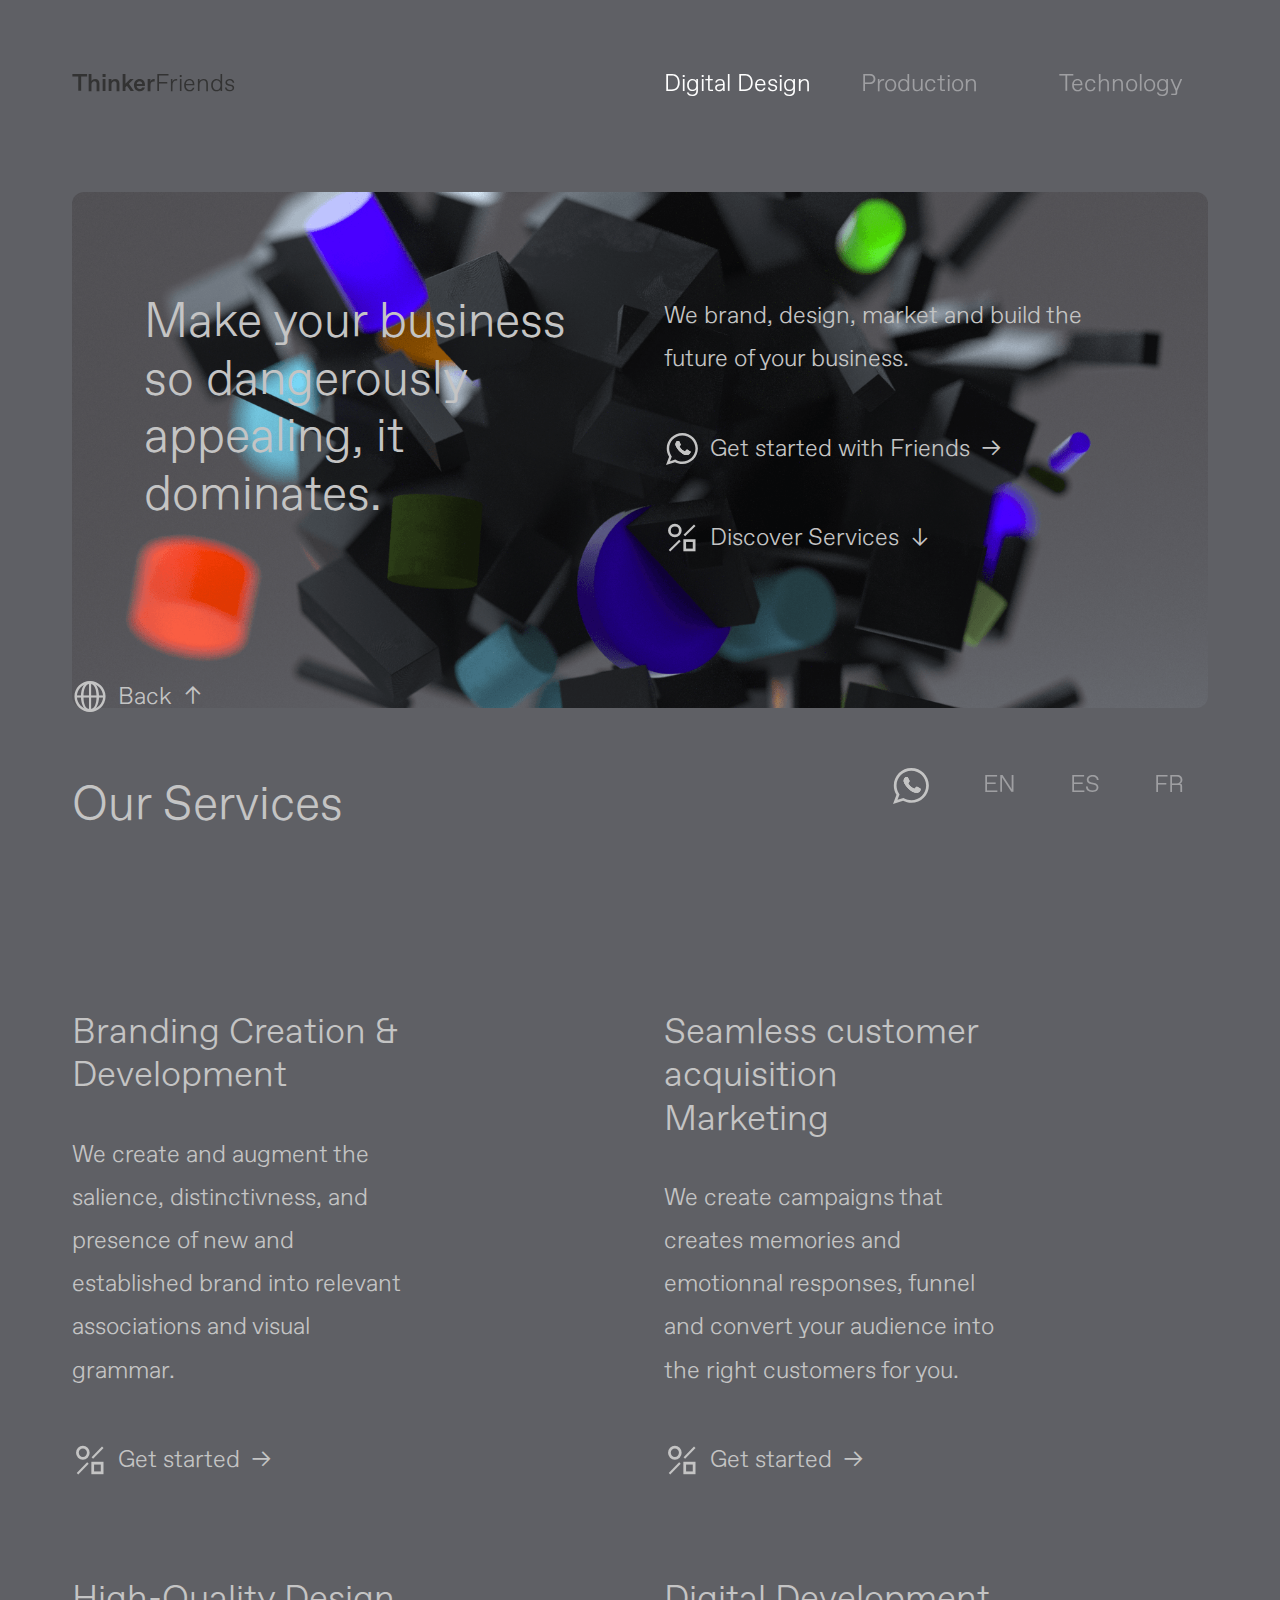
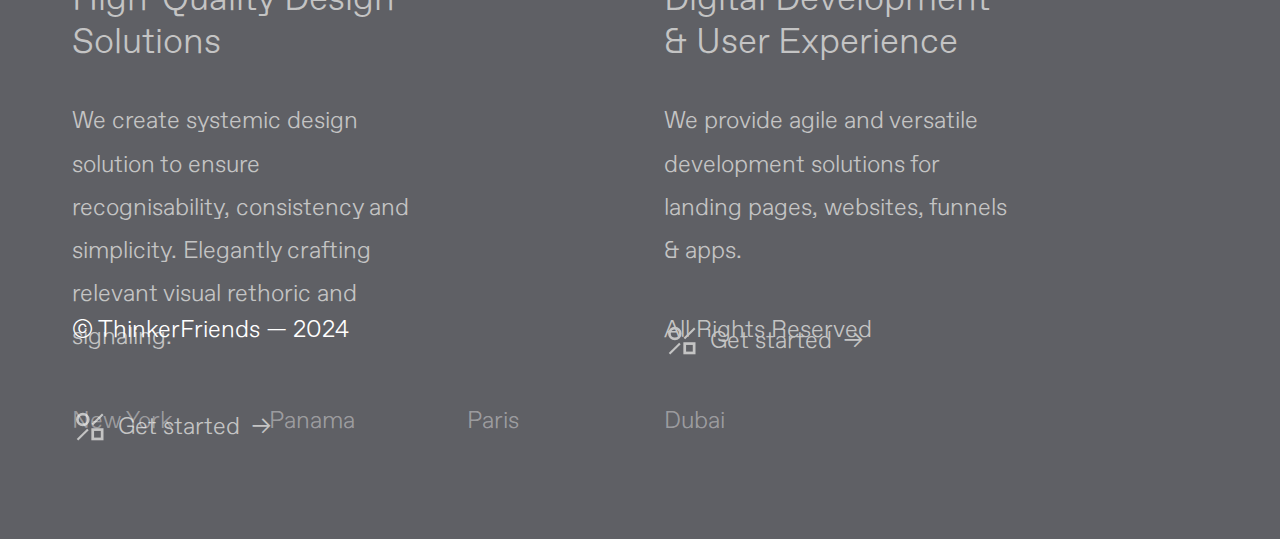
==== digital-design.html @ ef990255 "Add files via upload" ====
<!DOCTYPE html><!--  This site was created in Webflow. https://www.webflow.com  -->
<!--  Last Published: Sun Dec 03 2023 20:36:00 GMT+0000 (Coordinated Universal Time)  -->
<html data-wf-page="6566a67d7db334699b53eb2d" data-wf-site="6564d66c9fb69070de7d8b8d">
<head>
  <meta charset="utf-8">
  <title>Digital Design</title>
  <meta content="Digital Design" property="og:title">
  <meta content="Digital Design" property="twitter:title">
  <meta content="width=device-width, initial-scale=1" name="viewport">
  <meta content="Webflow" name="generator">
  <link href="css/normalize.css" rel="stylesheet" type="text/css">
  <link href="css/webflow.css" rel="stylesheet" type="text/css">
  <link href="css/thinkerfriends.webflow.css" rel="stylesheet" type="text/css">
  <script type="text/javascript">!function(o,c){var n=c.documentElement,t=" w-mod-";n.className+=t+"js",("ontouchstart"in o||o.DocumentTouch&&c instanceof DocumentTouch)&&(n.className+=t+"touch")}(window,document);</script>
  <link href="images/favicon.ico" rel="shortcut icon" type="image/x-icon">
  <link href="images/webclip.png" rel="apple-touch-icon">
</head>
<body class="body-digital-design">
  <div data-animation="default" data-collapse="medium" data-duration="400" data-easing="ease" data-easing2="ease" role="banner" class="navbar w-nav">
    <div class="containermenu w-container">
      <a id="w-node-e9833294-2c23-c4a9-58d3-7e74510317d4-510317d2" href="index.html" class="brand w-nav-brand">
        <div><strong>Thinker</strong>Friends</div>
      </a>
      <a id="w-node-e9833294-2c23-c4a9-58d3-7e74510317d9-510317d2" href="digital-design.html" aria-current="page" class="navlink w-nav-link w--current">Digital Design</a>
      <a id="w-node-e9833294-2c23-c4a9-58d3-7e74510317db-510317d2" href="production.html" class="navlink w-nav-link">Production</a>
      <a id="w-node-e9833294-2c23-c4a9-58d3-7e74510317dd-510317d2" href="production-copy.html" class="navlink w-nav-link">Technology</a>
      <div class="w-nav-button">
        <div class="w-icon-nav-menu"></div>
      </div>
    </div>
  </div>
  <section id="Home" class="hero-section">
    <div class="w-layout-blockcontainer containergrid w-container">
      <div id="w-node-_89ea5c0e-10bb-90e0-553d-3a368c49152e-b5d3cbd0">
        <h1 id="w-node-_11fd1b8e-b193-1e17-534d-bf08b5d3cbd2-b5d3cbd0">Make your business so dangerously appealing, it dominates.<br>‍</h1>
      </div>
      <div id="w-node-_11fd1b8e-b193-1e17-534d-bf08b5d3cbd6-b5d3cbd0">
        <p id="w-node-_11fd1b8e-b193-1e17-534d-bf08b5d3cbd7-b5d3cbd0">We brand, design, market and build the future of your business.</p>
        <div class="div-block-2">
          <a href="#" class="button-copy w-inline-block"><img src="images/Whatsapp.svg" loading="lazy" width="32" alt="">
            <div class="text-block">Get started with Friends</div>
            <div class="text-block">→</div>
          </a>
        </div>
        <div class="div-block-2">
          <a href="#Services" class="button-copy w-inline-block"><img src="images/Design.svg" loading="lazy" width="32" alt="">
            <div class="text-block">Discover Services</div>
            <div class="text-block">↓</div>
          </a>
        </div>
      </div>
    </div>
  </section>
  <section class="bottom">
    <div class="w-layout-blockcontainer containermenu w-container">
      <div id="w-node-e2c78bf8-8ca7-7f5c-90f3-b19606643b19-06643b17">
        <a href="#" class="linkbox w-inline-block"><img src="images/Whatsapp.svg" loading="lazy" width="36" alt=""></a>
        <a href="#" class="linkbox w-inline-block">
          <div>EN</div>
        </a>
        <a href="#" class="linkbox w-inline-block">
          <div>ES</div>
        </a>
        <a href="#" class="linkbox w-inline-block">
          <div>FR</div>
        </a>
      </div>
    </div>
  </section>
  <section id="Services" class="hero-section">
    <div id="w-node-f06cb01a-b770-a134-b6fa-c1d0de60534f-bdeafea9" class="w-layout-blockcontainer containergrid-services w-container">
      <div id="w-node-_1a8c46dd-cb7e-a01c-f449-75cc3333a91e-bdeafea9" class="div-block-2">
        <a href="#Home" class="button-copy w-inline-block"><img src="images/Services.svg" loading="lazy" width="32" alt="">
          <div class="text-block">Back</div>
          <div class="text-block">↑</div>
        </a>
      </div>
      <h1 id="w-node-c561aec0-fbfd-01da-1dfd-80e2456eb734-bdeafea9">Our Services<br><br>‍</h1>
    </div>
    <div class="w-layout-blockcontainer containergrid-services w-container">
      <div id="w-node-fa3f554f-028a-2baf-40d0-5bfabdeafeab-bdeafea9" class="divcomp">
        <h3 id="w-node-fa3f554f-028a-2baf-40d0-5bfabdeafeac-bdeafea9">Branding Creation &amp; Development</h3>
        <p class="paragraph">We create and augment the salience, distinctivness, and presence of new and established brand into relevant associations and visual grammar.</p>
        <div class="div-block-2">
          <a href="#" class="button-copy w-inline-block"><img src="images/Design.svg" loading="lazy" width="32" alt="">
            <div class="text-block">Get started</div>
            <div class="text-block">→</div>
          </a>
        </div>
      </div>
      <div id="w-node-fa3f554f-028a-2baf-40d0-5bfabdeafeb0-bdeafea9" class="divcomp">
        <h3 id="w-node-fa3f554f-028a-2baf-40d0-5bfabdeafeb1-bdeafea9">Seamless customer acquisition Marketing</h3>
        <p>We create campaigns that creates memories and emotionnal responses, funnel and convert your audience into the right customers for you.</p>
        <div class="div-block-2">
          <a href="#" class="button-copy w-inline-block"><img src="images/Design.svg" loading="lazy" width="32" alt="">
            <div class="text-block">Get started</div>
            <div class="text-block">→</div>
          </a>
        </div>
      </div>
      <div id="w-node-fa3f554f-028a-2baf-40d0-5bfabdeafeb5-bdeafea9">
        <div class="divcomp">
          <h3 id="w-node-fa3f554f-028a-2baf-40d0-5bfabdeafeb7-bdeafea9">High-Quality Design Solutions</h3>
          <p class="paragraph">We create systemic design solution to ensure recognisability, consistency and simplicity. Elegantly crafting relevant visual rethoric and signaling.</p>
          <div class="div-block-2">
            <a href="#" class="button-copy w-inline-block"><img src="images/Design.svg" loading="lazy" width="32" alt="">
              <div class="text-block">Get started</div>
              <div class="text-block">→</div>
            </a>
          </div>
        </div>
      </div>
      <div id="w-node-fa3f554f-028a-2baf-40d0-5bfabdeafebb-bdeafea9">
        <div class="divcomp">
          <h3 id="w-node-fa3f554f-028a-2baf-40d0-5bfabdeafebd-bdeafea9">Digital Development &amp; User Experience</h3>
          <p class="paragraph">We provide agile and versatile development solutions for landing pages, websites, funnels &amp; apps.</p>
          <div class="div-block-2">
            <a href="#" class="button-copy w-inline-block"><img src="images/Design.svg" loading="lazy" width="32" alt="">
              <div class="text-block">Get started</div>
              <div class="text-block">→</div>
            </a>
          </div>
        </div>
      </div>
    </div>
  </section>
  <div class="backgroundhome"><img src="images/004.png" loading="lazy" sizes="(max-width: 479px) 70vw, (max-width: 767px) 81vw, (max-width: 991px) 85vw, 93vw" srcset="images/004-p-500.png 500w, images/004-p-800.png 800w, images/004-p-1080.png 1080w, images/004-p-1600.png 1600w, images/004.png 1920w" alt="" class="coverimage"></div>
  <section class="footersection">
    <div class="w-layout-blockcontainer containermenu w-container">
      <p id="w-node-_4eb9585d-902b-c907-e07d-f15b06fd327d-06fd327b">All Rights Reserved</p>
      <p id="w-node-_4eb9585d-902b-c907-e07d-f15b06fd327f-06fd327b">
        <a href="https://www.alt-codes.net/copyright_alt_code.php">© ThinkerFriends — 2024</a>
      </p>
      <a id="w-node-_4eb9585d-902b-c907-e07d-f15b06fd3282-06fd327b" href="#" class="navlink">New York</a>
      <a id="w-node-_4eb9585d-902b-c907-e07d-f15b06fd3284-06fd327b" href="#" class="navlink">Panama</a>
      <a id="w-node-_4eb9585d-902b-c907-e07d-f15b06fd3286-06fd327b" href="#" class="navlink">Paris</a>
      <a id="w-node-_4eb9585d-902b-c907-e07d-f15b06fd3288-06fd327b" href="#" class="navlink">Dubai</a>
    </div>
  </section>
  <script src="https://d3e54v103j8qbb.cloudfront.net/js/jquery-3.5.1.min.dc5e7f18c8.js?site=6564d66c9fb69070de7d8b8d" type="text/javascript" integrity="sha256-9/aliU8dGd2tb6OSsuzixeV4y/faTqgFtohetphbbj0=" crossorigin="anonymous"></script>
  <script src="js/webflow.js" type="text/javascript"></script>
</body>
</html>
---- css/webflow.css ----
@font-face {
  font-family: 'webflow-icons';
  src: url("[data-uri]") format('truetype');
  font-weight: normal;
  font-style: normal;
}
[class^="w-icon-"],
[class*=" w-icon-"] {
  /* use !important to prevent issues with browser extensions that change fonts */
  font-family: 'webflow-icons' !important;
  speak: none;
  font-style: normal;
  font-weight: normal;
  font-variant: normal;
  text-transform: none;
  line-height: 1;
  /* Better Font Rendering =========== */
  -webkit-font-smoothing: antialiased;
  -moz-osx-font-smoothing: grayscale;
}
.w-icon-slider-right:before {
  content: "\e600";
}
.w-icon-slider-left:before {
  content: "\e601";
}
.w-icon-nav-menu:before {
  content: "\e602";
}
.w-icon-arrow-down:before,
.w-icon-dropdown-toggle:before {
  content: "\e603";
}
.w-icon-file-upload-remove:before {
  content: "\e900";
}
.w-icon-file-upload-icon:before {
  content: "\e903";
}
* {
  -webkit-box-sizing: border-box;
  -moz-box-sizing: border-box;
  box-sizing: border-box;
}
html {
  height: 100%;
}
body {
  margin: 0;
  min-height: 100%;
  background-color: #fff;
  font-family: Arial, sans-serif;
  font-size: 14px;
  line-height: 20px;
  color: #333;
}
img {
  max-width: 100%;
  vertical-align: middle;
  display: inline-block;
}
html.w-mod-touch * {
  background-attachment: scroll !important;
}
.w-block {
  display: block;
}
.w-inline-block {
  max-width: 100%;
  display: inline-block;
}
.w-clearfix:before,
.w-clearfix:after {
  content: " ";
  display: table;
  grid-column-start: 1;
  grid-row-start: 1;
  grid-column-end: 2;
  grid-row-end: 2;
}
.w-clearfix:after {
  clear: both;
}
.w-hidden {
  display: none;
}
.w-button {
  display: inline-block;
  padding: 9px 15px;
  background-color: #3898EC;
  color: white;
  border: 0;
  line-height: inherit;
  text-decoration: none;
  cursor: pointer;
  border-radius: 0;
}
input.w-button {
  -webkit-appearance: button;
}
html[data-w-dynpage] [data-w-cloak] {
  color: transparent !important;
}
.w-code-block {
  margin: unset;
}
.w-webflow-badge,
.w-webflow-badge * {
  position: static;
  left: auto;
  top: auto;
  right: auto;
  bottom: auto;
  z-index: auto;
  display: block;
  visibility: visible;
  overflow: visible;
  overflow-x: visible;
  overflow-y: visible;
  box-sizing: border-box;
  width: auto;
  height: auto;
  max-height: none;
  max-width: none;
  min-height: 0;
  min-width: 0;
  margin: 0;
  padding: 0;
  float: none;
  clear: none;
  border: 0 none transparent;
  border-radius: 0;
  background: none;
  background-image: none;
  background-position: 0% 0%;
  background-size: auto auto;
  background-repeat: repeat;
  background-origin: padding-box;
  background-clip: border-box;
  background-attachment: scroll;
  background-color: transparent;
  box-shadow: none;
  opacity: 1;
  transform: none;
  transition: none;
  direction: ltr;
  font-family: inherit;
  font-weight: inherit;
  color: inherit;
  font-size: inherit;
  line-height: inherit;
  font-style: inherit;
  font-variant: inherit;
  text-align: inherit;
  letter-spacing: inherit;
  text-decoration: inherit;
  text-indent: 0;
  text-transform: inherit;
  list-style-type: disc;
  text-shadow: none;
  font-smoothing: auto;
  vertical-align: baseline;
  cursor: inherit;
  white-space: inherit;
  word-break: normal;
  word-spacing: normal;
  word-wrap: normal;
}
.w-webflow-badge {
  position: fixed !important;
  display: inline-block !important;
  visibility: visible !important;
  z-index: 2147483647 !important;
  top: auto !important;
  right: 12px !important;
  bottom: 12px !important;
  left: auto !important;
  color: #aaadb0 !important;
  background-color: #fff !important;
  border-radius: 3px !important;
  padding: 6px !important;
  font-size: 12px !important;
  opacity: 1 !important;
  line-height: 14px !important;
  text-decoration: none !important;
  transform: none !important;
  margin: 0 !important;
  width: auto !important;
  height: auto !important;
  overflow: visible !important;
  white-space: nowrap;
  box-shadow: 0 0 0 1px rgba(0, 0, 0, 0.1), 0px 1px 3px rgba(0, 0, 0, 0.1);
  cursor: pointer;
}
.w-webflow-badge > img {
  display: inline-block !important;
  visibility: visible !important;
  opacity: 1 !important;
  vertical-align: middle !important;
}
h1,
h2,
h3,
h4,
h5,
h6 {
  font-weight: bold;
  margin-bottom: 10px;
}
h1 {
  font-size: 38px;
  line-height: 44px;
  margin-top: 20px;
}
h2 {
  font-size: 32px;
  line-height: 36px;
  margin-top: 20px;
}
h3 {
  font-size: 24px;
  line-height: 30px;
  margin-top: 20px;
}
h4 {
  font-size: 18px;
  line-height: 24px;
  margin-top: 10px;
}
h5 {
  font-size: 14px;
  line-height: 20px;
  margin-top: 10px;
}
h6 {
  font-size: 12px;
  line-height: 18px;
  margin-top: 10px;
}
p {
  margin-top: 0;
  margin-bottom: 10px;
}
blockquote {
  margin: 0 0 10px 0;
  padding: 10px 20px;
  border-left: 5px solid #E2E2E2;
  font-size: 18px;
  line-height: 22px;
}
figure {
  margin: 0;
  margin-bottom: 10px;
}
figcaption {
  margin-top: 5px;
  text-align: center;
}
ul,
ol {
  margin-top: 0px;
  margin-bottom: 10px;
  padding-left: 40px;
}
.w-list-unstyled {
  padding-left: 0;
  list-style: none;
}
.w-embed:before,
.w-embed:after {
  content: " ";
  display: table;
  grid-column-start: 1;
  grid-row-start: 1;
  grid-column-end: 2;
  grid-row-end: 2;
}
.w-embed:after {
  clear: both;
}
.w-video {
  width: 100%;
  position: relative;
  padding: 0;
}
.w-video iframe,
.w-video object,
.w-video embed {
  position: absolute;
  top: 0;
  left: 0;
  width: 100%;
  height: 100%;
  border: none;
}
fieldset {
  padding: 0;
  margin: 0;
  border: 0;
}
button,
[type='button'],
[type='reset'] {
  border: 0;
  cursor: pointer;
  -webkit-appearance: button;
}
.w-form {
  margin: 0 0 15px;
}
.w-form-done {
  display: none;
  padding: 20px;
  text-align: center;
  background-color: #dddddd;
}
.w-form-fail {
  display: none;
  margin-top: 10px;
  padding: 10px;
  background-color: #ffdede;
}
label {
  display: block;
  margin-bottom: 5px;
  font-weight: bold;
}
.w-input,
.w-select {
  display: block;
  width: 100%;
  height: 38px;
  padding: 8px 12px;
  margin-bottom: 10px;
  font-size: 14px;
  line-height: 1.42857143;
  color: #333333;
  vertical-align: middle;
  background-color: #ffffff;
  border: 1px solid #cccccc;
}
.w-input:-moz-placeholder,
.w-select:-moz-placeholder {
  color: #999;
}
.w-input::-moz-placeholder,
.w-select::-moz-placeholder {
  color: #999;
  opacity: 1;
}
.w-input::-webkit-input-placeholder,
.w-select::-webkit-input-placeholder {
  color: #999;
}
.w-input:focus,
.w-select:focus {
  border-color: #3898EC;
  outline: 0;
}
.w-input[disabled],
.w-select[disabled],
.w-input[readonly],
.w-select[readonly],
fieldset[disabled] .w-input,
fieldset[disabled] .w-select {
  cursor: not-allowed;
}
.w-input[disabled]:not(.w-input-disabled),
.w-select[disabled]:not(.w-input-disabled),
.w-input[readonly],
.w-select[readonly],
fieldset[disabled]:not(.w-input-disabled) .w-input,
fieldset[disabled]:not(.w-input-disabled) .w-select {
  background-color: #eeeeee;
}
textarea.w-input,
textarea.w-select {
  height: auto;
}
.w-select {
  background-color: #f3f3f3;
}
.w-select[multiple] {
  height: auto;
}
.w-form-label {
  display: inline-block;
  cursor: pointer;
  font-weight: normal;
  margin-bottom: 0px;
}
.w-radio {
  display: block;
  margin-bottom: 5px;
  padding-left: 20px;
}
.w-radio:before,
.w-radio:after {
  content: " ";
  display: table;
  grid-column-start: 1;
  grid-row-start: 1;
  grid-column-end: 2;
  grid-row-end: 2;
}
.w-radio:after {
  clear: both;
}
.w-radio-input {
  margin: 4px 0 0;
  line-height: normal;
  float: left;
  margin-left: -20px;
}
.w-radio-input {
  margin-top: 3px;
}
.w-file-upload {
  display: block;
  margin-bottom: 10px;
}
.w-file-upload-input {
  width: 0.1px;
  height: 0.1px;
  opacity: 0;
  overflow: hidden;
  position: absolute;
  z-index: -100;
}
.w-file-upload-default,
.w-file-upload-uploading,
.w-file-upload-success {
  display: inline-block;
  color: #333333;
}
.w-file-upload-error {
  display: block;
  margin-top: 10px;
}
.w-file-upload-default.w-hidden,
.w-file-upload-uploading.w-hidden,
.w-file-upload-error.w-hidden,
.w-file-upload-success.w-hidden {
  display: none;
}
.w-file-upload-uploading-btn {
  display: flex;
  font-size: 14px;
  font-weight: normal;
  cursor: pointer;
  margin: 0;
  padding: 8px 12px;
  border: 1px solid #cccccc;
  background-color: #fafafa;
}
.w-file-upload-file {
  display: flex;
  flex-grow: 1;
  justify-content: space-between;
  margin: 0;
  padding: 8px 9px 8px 11px;
  border: 1px solid #cccccc;
  background-color: #fafafa;
}
.w-file-upload-file-name {
  font-size: 14px;
  font-weight: normal;
  display: block;
}
.w-file-remove-link {
  margin-top: 3px;
  margin-left: 10px;
  width: auto;
  height: auto;
  padding: 3px;
  display: block;
  cursor: pointer;
}
.w-icon-file-upload-remove {
  margin: auto;
  font-size: 10px;
}
.w-file-upload-error-msg {
  display: inline-block;
  color: #ea384c;
  padding: 2px 0;
}
.w-file-upload-info {
  display: inline-block;
  line-height: 38px;
  padding: 0 12px;
}
.w-file-upload-label {
  display: inline-block;
  font-size: 14px;
  font-weight: normal;
  cursor: pointer;
  margin: 0;
  padding: 8px 12px;
  border: 1px solid #cccccc;
  background-color: #fafafa;
}
.w-icon-file-upload-icon,
.w-icon-file-upload-uploading {
  display: inline-block;
  margin-right: 8px;
  width: 20px;
}
.w-icon-file-upload-uploading {
  height: 20px;
}
.w-container {
  margin-left: auto;
  margin-right: auto;
  max-width: 940px;
}
.w-container:before,
.w-container:after {
  content: " ";
  display: table;
  grid-column-start: 1;
  grid-row-start: 1;
  grid-column-end: 2;
  grid-row-end: 2;
}
.w-container:after {
  clear: both;
}
.w-container .w-row {
  margin-left: -10px;
  margin-right: -10px;
}
.w-row:before,
.w-row:after {
  content: " ";
  display: table;
  grid-column-start: 1;
  grid-row-start: 1;
  grid-column-end: 2;
  grid-row-end: 2;
}
.w-row:after {
  clear: both;
}
.w-row .w-row {
  margin-left: 0;
  margin-right: 0;
}
.w-col {
  position: relative;
  float: left;
  width: 100%;
  min-height: 1px;
  padding-left: 10px;
  padding-right: 10px;
}
.w-col .w-col {
  padding-left: 0;
  padding-right: 0;
}
.w-col-1 {
  width: 8.33333333%;
}
.w-col-2 {
  width: 16.66666667%;
}
.w-col-3 {
  width: 25%;
}
.w-col-4 {
  width: 33.33333333%;
}
.w-col-5 {
  width: 41.66666667%;
}
.w-col-6 {
  width: 50%;
}
.w-col-7 {
  width: 58.33333333%;
}
.w-col-8 {
  width: 66.66666667%;
}
.w-col-9 {
  width: 75%;
}
.w-col-10 {
  width: 83.33333333%;
}
.w-col-11 {
  width: 91.66666667%;
}
.w-col-12 {
  width: 100%;
}
.w-hidden-main {
  display: none !important;
}
@media screen and (max-width: 991px) {
  .w-container {
    max-width: 728px;
  }
  .w-hidden-main {
    display: inherit !important;
  }
  .w-hidden-medium {
    display: none !important;
  }
  .w-col-medium-1 {
    width: 8.33333333%;
  }
  .w-col-medium-2 {
    width: 16.66666667%;
  }
  .w-col-medium-3 {
    width: 25%;
  }
  .w-col-medium-4 {
    width: 33.33333333%;
  }
  .w-col-medium-5 {
    width: 41.66666667%;
  }
  .w-col-medium-6 {
    width: 50%;
  }
  .w-col-medium-7 {
    width: 58.33333333%;
  }
  .w-col-medium-8 {
    width: 66.66666667%;
  }
  .w-col-medium-9 {
    width: 75%;
  }
  .w-col-medium-10 {
    width: 83.33333333%;
  }
  .w-col-medium-11 {
    width: 91.66666667%;
  }
  .w-col-medium-12 {
    width: 100%;
  }
  .w-col-stack {
    width: 100%;
    left: auto;
    right: auto;
  }
}
@media screen and (max-width: 767px) {
  .w-hidden-main {
    display: inherit !important;
  }
  .w-hidden-medium {
    display: inherit !important;
  }
  .w-hidden-small {
    display: none !important;
  }
  .w-row,
  .w-container .w-row {
    margin-left: 0;
    margin-right: 0;
  }
  .w-col {
    width: 100%;
    left: auto;
    right: auto;
  }
  .w-col-small-1 {
    width: 8.33333333%;
  }
  .w-col-small-2 {
    width: 16.66666667%;
  }
  .w-col-small-3 {
    width: 25%;
  }
  .w-col-small-4 {
    width: 33.33333333%;
  }
  .w-col-small-5 {
    width: 41.66666667%;
  }
  .w-col-small-6 {
    width: 50%;
  }
  .w-col-small-7 {
    width: 58.33333333%;
  }
  .w-col-small-8 {
    width: 66.66666667%;
  }
  .w-col-small-9 {
    width: 75%;
  }
  .w-col-small-10 {
    width: 83.33333333%;
  }
  .w-col-small-11 {
    width: 91.66666667%;
  }
  .w-col-small-12 {
    width: 100%;
  }
}
@media screen and (max-width: 479px) {
  .w-container {
    max-width: none;
  }
  .w-hidden-main {
    display: inherit !important;
  }
  .w-hidden-medium {
    display: inherit !important;
  }
  .w-hidden-small {
    display: inherit !important;
  }
  .w-hidden-tiny {
    display: none !important;
  }
  .w-col {
    width: 100%;
  }
  .w-col-tiny-1 {
    width: 8.33333333%;
  }
  .w-col-tiny-2 {
    width: 16.66666667%;
  }
  .w-col-tiny-3 {
    width: 25%;
  }
  .w-col-tiny-4 {
    width: 33.33333333%;
  }
  .w-col-tiny-5 {
    width: 41.66666667%;
  }
  .w-col-tiny-6 {
    width: 50%;
  }
  .w-col-tiny-7 {
    width: 58.33333333%;
  }
  .w-col-tiny-8 {
    width: 66.66666667%;
  }
  .w-col-tiny-9 {
    width: 75%;
  }
  .w-col-tiny-10 {
    width: 83.33333333%;
  }
  .w-col-tiny-11 {
    width: 91.66666667%;
  }
  .w-col-tiny-12 {
    width: 100%;
  }
}
.w-widget {
  position: relative;
}
.w-widget-map {
  width: 100%;
  height: 400px;
}
.w-widget-map label {
  width: auto;
  display: inline;
}
.w-widget-map img {
  max-width: inherit;
}
.w-widget-map .gm-style-iw {
  text-align: center;
}
.w-widget-map .gm-style-iw > button {
  display: none !important;
}
.w-widget-twitter {
  overflow: hidden;
}
.w-widget-twitter-count-shim {
  display: inline-block;
  vertical-align: top;
  position: relative;
  width: 28px;
  height: 20px;
  text-align: center;
  background: white;
  border: #758696 solid 1px;
  border-radius: 3px;
}
.w-widget-twitter-count-shim * {
  pointer-events: none;
  -webkit-user-select: none;
  -moz-user-select: none;
  -ms-user-select: none;
  user-select: none;
}
.w-widget-twitter-count-shim .w-widget-twitter-count-inner {
  position: relative;
  font-size: 15px;
  line-height: 12px;
  text-align: center;
  color: #999;
  font-family: serif;
}
.w-widget-twitter-count-shim .w-widget-twitter-count-clear {
  position: relative;
  display: block;
}
.w-widget-twitter-count-shim.w--large {
  width: 36px;
  height: 28px;
}
.w-widget-twitter-count-shim.w--large .w-widget-twitter-count-inner {
  font-size: 18px;
  line-height: 18px;
}
.w-widget-twitter-count-shim:not(.w--vertical) {
  margin-left: 5px;
  margin-right: 8px;
}
.w-widget-twitter-count-shim:not(.w--vertical).w--large {
  margin-left: 6px;
}
.w-widget-twitter-count-shim:not(.w--vertical):before,
.w-widget-twitter-count-shim:not(.w--vertical):after {
  top: 50%;
  left: 0;
  border: solid transparent;
  content: ' ';
  height: 0;
  width: 0;
  position: absolute;
  pointer-events: none;
}
.w-widget-twitter-count-shim:not(.w--vertical):before {
  border-color: rgba(117, 134, 150, 0);
  border-right-color: #5d6c7b;
  border-width: 4px;
  margin-left: -9px;
  margin-top: -4px;
}
.w-widget-twitter-count-shim:not(.w--vertical).w--large:before {
  border-width: 5px;
  margin-left: -10px;
  margin-top: -5px;
}
.w-widget-twitter-count-shim:not(.w--vertical):after {
  border-color: rgba(255, 255, 255, 0);
  border-right-color: white;
  border-width: 4px;
  margin-left: -8px;
  margin-top: -4px;
}
.w-widget-twitter-count-shim:not(.w--vertical).w--large:after {
  border-width: 5px;
  margin-left: -9px;
  margin-top: -5px;
}
.w-widget-twitter-count-shim.w--vertical {
  width: 61px;
  height: 33px;
  margin-bottom: 8px;
}
.w-widget-twitter-count-shim.w--vertical:before,
.w-widget-twitter-count-shim.w--vertical:after {
  top: 100%;
  left: 50%;
  border: solid transparent;
  content: ' ';
  height: 0;
  width: 0;
  position: absolute;
  pointer-events: none;
}
.w-widget-twitter-count-shim.w--vertical:before {
  border-color: rgba(117, 134, 150, 0);
  border-top-color: #5d6c7b;
  border-width: 5px;
  margin-left: -5px;
}
.w-widget-twitter-count-shim.w--vertical:after {
  border-color: rgba(255, 255, 255, 0);
  border-top-color: white;
  border-width: 4px;
  margin-left: -4px;
}
.w-widget-twitter-count-shim.w--vertical .w-widget-twitter-count-inner {
  font-size: 18px;
  line-height: 22px;
}
.w-widget-twitter-count-shim.w--vertical.w--large {
  width: 76px;
}
.w-background-video {
  position: relative;
  overflow: hidden;
  height: 500px;
  color: white;
}
.w-background-video > video {
  background-size: cover;
  background-position: 50% 50%;
  position: absolute;
  margin: auto;
  width: 100%;
  height: 100%;
  right: -100%;
  bottom: -100%;
  top: -100%;
  left: -100%;
  object-fit: cover;
  z-index: -100;
}
.w-background-video > video::-webkit-media-controls-start-playback-button {
  display: none !important;
  -webkit-appearance: none;
}
.w-background-video--control {
  position: absolute;
  bottom: 1em;
  right: 1em;
  background-color: transparent;
  padding: 0;
}
.w-background-video--control > [hidden] {
  display: none !important;
}
.w-slider {
  position: relative;
  height: 300px;
  text-align: center;
  background: #dddddd;
  clear: both;
  -webkit-tap-highlight-color: rgba(0, 0, 0, 0);
  tap-highlight-color: rgba(0, 0, 0, 0);
}
.w-slider-mask {
  position: relative;
  display: block;
  overflow: hidden;
  z-index: 1;
  left: 0;
  right: 0;
  height: 100%;
  white-space: nowrap;
}
.w-slide {
  position: relative;
  display: inline-block;
  vertical-align: top;
  width: 100%;
  height: 100%;
  white-space: normal;
  text-align: left;
}
.w-slider-nav {
  position: absolute;
  z-index: 2;
  top: auto;
  right: 0;
  bottom: 0;
  left: 0;
  margin: auto;
  padding-top: 10px;
  height: 40px;
  text-align: center;
  -webkit-tap-highlight-color: rgba(0, 0, 0, 0);
  tap-highlight-color: rgba(0, 0, 0, 0);
}
.w-slider-nav.w-round > div {
  border-radius: 100%;
}
.w-slider-nav.w-num > div {
  width: auto;
  height: auto;
  padding: 0.2em 0.5em;
  font-size: inherit;
  line-height: inherit;
}
.w-slider-nav.w-shadow > div {
  box-shadow: 0 0 3px rgba(51, 51, 51, 0.4);
}
.w-slider-nav-invert {
  color: #fff;
}
.w-slider-nav-invert > div {
  background-color: rgba(34, 34, 34, 0.4);
}
.w-slider-nav-invert > div.w-active {
  background-color: #222;
}
.w-slider-dot {
  position: relative;
  display: inline-block;
  width: 1em;
  height: 1em;
  background-color: rgba(255, 255, 255, 0.4);
  cursor: pointer;
  margin: 0 3px 0.5em;
  transition: background-color 100ms, color 100ms;
}
.w-slider-dot.w-active {
  background-color: #fff;
}
.w-slider-dot:focus {
  outline: none;
  box-shadow: 0px 0px 0px 2px #fff;
}
.w-slider-dot:focus.w-active {
  box-shadow: none;
}
.w-slider-arrow-left,
.w-slider-arrow-right {
  position: absolute;
  width: 80px;
  top: 0;
  right: 0;
  bottom: 0;
  left: 0;
  margin: auto;
  cursor: pointer;
  overflow: hidden;
  color: white;
  font-size: 40px;
  -webkit-tap-highlight-color: rgba(0, 0, 0, 0);
  tap-highlight-color: rgba(0, 0, 0, 0);
  -webkit-user-select: none;
  -moz-user-select: none;
  -ms-user-select: none;
  user-select: none;
}
.w-slider-arrow-left [class^='w-icon-'],
.w-slider-arrow-right [class^='w-icon-'],
.w-slider-arrow-left [class*=' w-icon-'],
.w-slider-arrow-right [class*=' w-icon-'] {
  position: absolute;
}
.w-slider-arrow-left:focus,
.w-slider-arrow-right:focus {
  outline: 0;
}
.w-slider-arrow-left {
  z-index: 3;
  right: auto;
}
.w-slider-arrow-right {
  z-index: 4;
  left: auto;
}
.w-icon-slider-left,
.w-icon-slider-right {
  top: 0;
  right: 0;
  bottom: 0;
  left: 0;
  margin: auto;
  width: 1em;
  height: 1em;
}
.w-slider-aria-label {
  border: 0;
  clip: rect(0 0 0 0);
  height: 1px;
  margin: -1px;
  overflow: hidden;
  padding: 0;
  position: absolute;
  width: 1px;
}
.w-slider-force-show {
  display: block !important;
}
.w-dropdown {
  display: inline-block;
  position: relative;
  text-align: left;
  margin-left: auto;
  margin-right: auto;
  z-index: 900;
}
.w-dropdown-btn,
.w-dropdown-toggle,
.w-dropdown-link {
  position: relative;
  vertical-align: top;
  text-decoration: none;
  color: #222222;
  padding: 20px;
  text-align: left;
  margin-left: auto;
  margin-right: auto;
  white-space: nowrap;
}
.w-dropdown-toggle {
  -webkit-user-select: none;
  -moz-user-select: none;
  -ms-user-select: none;
  user-select: none;
  display: inline-block;
  cursor: pointer;
  padding-right: 40px;
}
.w-dropdown-toggle:focus {
  outline: 0;
}
.w-icon-dropdown-toggle {
  position: absolute;
  top: 0;
  right: 0;
  bottom: 0;
  margin: auto;
  margin-right: 20px;
  width: 1em;
  height: 1em;
}
.w-dropdown-list {
  position: absolute;
  background: #dddddd;
  display: none;
  min-width: 100%;
}
.w-dropdown-list.w--open {
  display: block;
}
.w-dropdown-link {
  padding: 10px 20px;
  display: block;
  color: #222222;
}
.w-dropdown-link.w--current {
  color: #0082f3;
}
.w-dropdown-link:focus {
  outline: 0;
}
@media screen and (max-width: 767px) {
  .w-nav-brand {
    padding-left: 10px;
  }
}
/**
 * ## Note
 * Safari (on both iOS and OS X) does not handle viewport units (vh, vw) well.
 * For example percentage units do not work on descendants of elements that
 * have any dimensions expressed in viewport units. It also doesn’t handle them at
 * all in `calc()`.
 */
/**
 * Wrapper around all lightbox elements
 *
 * 1. Since the lightbox can receive focus, IE also gives it an outline.
 * 2. Fixes flickering on Chrome when a transition is in progress
 *    underneath the lightbox.
 */
.w-lightbox-backdrop {
  cursor: auto;
  font-style: normal;
  letter-spacing: normal;
  list-style: disc;
  text-indent: 0;
  text-shadow: none;
  text-transform: none;
  visibility: visible;
  white-space: normal;
  word-break: normal;
  word-spacing: normal;
  word-wrap: normal;
  position: fixed;
  top: 0;
  right: 0;
  bottom: 0;
  left: 0;
  color: #fff;
  font-family: "Helvetica Neue", Helvetica, Ubuntu, "Segoe UI", Verdana, sans-serif;
  font-size: 17px;
  line-height: 1.2;
  font-weight: 300;
  text-align: center;
  background: rgba(0, 0, 0, 0.9);
  z-index: 2000;
  outline: 0;
  /* 1 */
  opacity: 0;
  -webkit-user-select: none;
  -moz-user-select: none;
  -webkit-tap-highlight-color: transparent;
  -webkit-transform: translate(0, 0);
  /* 2 */
}
/**
 * Neat trick to bind the rubberband effect to our canvas instead of the whole
 * document on iOS. It also prevents a bug that causes the document underneath to scroll.
 */
.w-lightbox-backdrop,
.w-lightbox-container {
  height: 100%;
  overflow: auto;
  -webkit-overflow-scrolling: touch;
}
.w-lightbox-content {
  position: relative;
  height: 100vh;
  overflow: hidden;
}
.w-lightbox-view {
  position: absolute;
  width: 100vw;
  height: 100vh;
  opacity: 0;
}
.w-lightbox-view:before {
  content: "";
  height: 100vh;
}
/* .w-lightbox-content */
.w-lightbox-group,
.w-lightbox-group .w-lightbox-view,
.w-lightbox-group .w-lightbox-view:before {
  height: 86vh;
}
.w-lightbox-frame,
.w-lightbox-view:before {
  display: inline-block;
  vertical-align: middle;
}
/*
 * 1. Remove default margin set by user-agent on the <figure> element.
 */
.w-lightbox-figure {
  position: relative;
  margin: 0;
  /* 1 */
}
.w-lightbox-group .w-lightbox-figure {
  cursor: pointer;
}
/**
 * IE adds image dimensions as width and height attributes on the IMG tag,
 * but we need both width and height to be set to auto to enable scaling.
 */
.w-lightbox-img {
  width: auto;
  height: auto;
  max-width: none;
}
/**
 * 1. Reset if style is set by user on "All Images"
 */
.w-lightbox-image {
  display: block;
  float: none;
  /* 1 */
  max-width: 100vw;
  max-height: 100vh;
}
.w-lightbox-group .w-lightbox-image {
  max-height: 86vh;
}
.w-lightbox-caption {
  position: absolute;
  right: 0;
  bottom: 0;
  left: 0;
  padding: 0.5em 1em;
  background: rgba(0, 0, 0, 0.4);
  text-align: left;
  text-overflow: ellipsis;
  white-space: nowrap;
  overflow: hidden;
}
.w-lightbox-embed {
  position: absolute;
  top: 0;
  right: 0;
  bottom: 0;
  left: 0;
  width: 100%;
  height: 100%;
}
.w-lightbox-control {
  position: absolute;
  top: 0;
  width: 4em;
  background-size: 24px;
  background-repeat: no-repeat;
  background-position: center;
  cursor: pointer;
  -webkit-transition: all 0.3s;
  transition: all 0.3s;
}
.w-lightbox-left {
  display: none;
  bottom: 0;
  left: 0;
  /* <svg xmlns="http://www.w3.org/2000/svg" viewBox="-20 0 24 40" width="24" height="40"><g transform="rotate(45)"><path d="m0 0h5v23h23v5h-28z" opacity=".4"/><path d="m1 1h3v23h23v3h-26z" fill="#fff"/></g></svg> */
  background-image: url("[data-uri]");
}
.w-lightbox-right {
  display: none;
  right: 0;
  bottom: 0;
  /* <svg xmlns="http://www.w3.org/2000/svg" viewBox="-4 0 24 40" width="24" height="40"><g transform="rotate(45)"><path d="m0-0h28v28h-5v-23h-23z" opacity=".4"/><path d="m1 1h26v26h-3v-23h-23z" fill="#fff"/></g></svg> */
  background-image: url("[data-uri]");
}
/*
 * Without specifying the with and height inside the SVG, all versions of IE render the icon too small.
 * The bug does not seem to manifest itself if the elements are tall enough such as the above arrows.
 * (http://stackoverflow.com/questions/16092114/background-size-differs-in-internet-explorer)
 */
.w-lightbox-close {
  right: 0;
  height: 2.6em;
  /* <svg xmlns="http://www.w3.org/2000/svg" viewBox="-4 0 18 17" width="18" height="17"><g transform="rotate(45)"><path d="m0 0h7v-7h5v7h7v5h-7v7h-5v-7h-7z" opacity=".4"/><path d="m1 1h7v-7h3v7h7v3h-7v7h-3v-7h-7z" fill="#fff"/></g></svg> */
  background-image: url("[data-uri]");
  background-size: 18px;
}
/**
 * 1. All IE versions add extra space at the bottom without this.
 */
.w-lightbox-strip {
  position: absolute;
  bottom: 0;
  left: 0;
  right: 0;
  padding: 0 1vh;
  line-height: 0;
  /* 1 */
  white-space: nowrap;
  overflow-x: auto;
  overflow-y: hidden;
}
/*
 * 1. We use content-box to avoid having to do `width: calc(10vh + 2vw)`
 *    which doesn’t work in Safari anyway.
 * 2. Chrome renders images pixelated when switching to GPU. Making sure
 *    the parent is also rendered on the GPU (by setting translate3d for
 *    example) fixes this behavior.
 */
.w-lightbox-item {
  display: inline-block;
  width: 10vh;
  padding: 2vh 1vh;
  box-sizing: content-box;
  /* 1 */
  cursor: pointer;
  -webkit-transform: translate3d(0, 0, 0);
  /* 2 */
}
.w-lightbox-active {
  opacity: 0.3;
}
.w-lightbox-thumbnail {
  position: relative;
  height: 10vh;
  background: #222;
  overflow: hidden;
}
.w-lightbox-thumbnail-image {
  position: absolute;
  top: 0;
  left: 0;
}
.w-lightbox-thumbnail .w-lightbox-tall {
  top: 50%;
  width: 100%;
  -webkit-transform: translate(0, -50%);
  transform: translate(0, -50%);
}
.w-lightbox-thumbnail .w-lightbox-wide {
  left: 50%;
  height: 100%;
  -webkit-transform: translate(-50%, 0);
  transform: translate(-50%, 0);
}
/*
 * Spinner
 *
 * Absolute pixel values are used to avoid rounding errors that would cause
 * the white spinning element to be misaligned with the track.
 */
.w-lightbox-spinner {
  position: absolute;
  top: 50%;
  left: 50%;
  box-sizing: border-box;
  width: 40px;
  height: 40px;
  margin-top: -20px;
  margin-left: -20px;
  border: 5px solid rgba(0, 0, 0, 0.4);
  border-radius: 50%;
  -webkit-animation: spin 0.8s infinite linear;
  animation: spin 0.8s infinite linear;
}
.w-lightbox-spinner:after {
  content: "";
  position: absolute;
  top: -4px;
  right: -4px;
  bottom: -4px;
  left: -4px;
  border: 3px solid transparent;
  border-bottom-color: #fff;
  border-radius: 50%;
}
/*
 * Utility classes
 */
.w-lightbox-hide {
  display: none;
}
.w-lightbox-noscroll {
  overflow: hidden;
}
@media (min-width: 768px) {
  .w-lightbox-content {
    height: 96vh;
    margin-top: 2vh;
  }
  .w-lightbox-view,
  .w-lightbox-view:before {
    height: 96vh;
  }
  /* .w-lightbox-content */
  .w-lightbox-group,
  .w-lightbox-group .w-lightbox-view,
  .w-lightbox-group .w-lightbox-view:before {
    height: 84vh;
  }
  .w-lightbox-image {
    max-width: 96vw;
    max-height: 96vh;
  }
  .w-lightbox-group .w-lightbox-image {
    max-width: 82.3vw;
    max-height: 84vh;
  }
  .w-lightbox-left,
  .w-lightbox-right {
    display: block;
    opacity: 0.5;
  }
  .w-lightbox-close {
    opacity: 0.8;
  }
  .w-lightbox-control:hover {
    opacity: 1;
  }
}
.w-lightbox-inactive,
.w-lightbox-inactive:hover {
  opacity: 0;
}
.w-richtext:before,
.w-richtext:after {
  content: " ";
  display: table;
  grid-column-start: 1;
  grid-row-start: 1;
  grid-column-end: 2;
  grid-row-end: 2;
}
.w-richtext:after {
  clear: both;
}
.w-richtext[contenteditable="true"]:before,
.w-richtext[contenteditable="true"]:after {
  white-space: initial;
}
.w-richtext ol,
.w-richtext ul {
  overflow: hidden;
}
.w-richtext .w-richtext-figure-selected.w-richtext-figure-type-video div:after,
.w-richtext .w-richtext-figure-selected[data-rt-type="video"] div:after {
  outline: 2px solid #2895f7;
}
.w-richtext .w-richtext-figure-selected.w-richtext-figure-type-image div,
.w-richtext .w-richtext-figure-selected[data-rt-type="image"] div {
  outline: 2px solid #2895f7;
}
.w-richtext figure.w-richtext-figure-type-video > div:after,
.w-richtext figure[data-rt-type="video"] > div:after {
  content: '';
  position: absolute;
  display: none;
  left: 0;
  top: 0;
  right: 0;
  bottom: 0;
}
.w-richtext figure {
  position: relative;
  max-width: 60%;
}
.w-richtext figure > div:before {
  cursor: default!important;
}
.w-richtext figure img {
  width: 100%;
}
.w-richtext figure figcaption.w-richtext-figcaption-placeholder {
  opacity: 0.6;
}
.w-richtext figure div {
  /* fix incorrectly sized selection border in the data manager */
  font-size: 0px;
  color: transparent;
}
.w-richtext figure.w-richtext-figure-type-image,
.w-richtext figure[data-rt-type="image"] {
  display: table;
}
.w-richtext figure.w-richtext-figure-type-image > div,
.w-richtext figure[data-rt-type="image"] > div {
  display: inline-block;
}
.w-richtext figure.w-richtext-figure-type-image > figcaption,
.w-richtext figure[data-rt-type="image"] > figcaption {
  display: table-caption;
  caption-side: bottom;
}
.w-richtext figure.w-richtext-figure-type-video,
.w-richtext figure[data-rt-type="video"] {
  width: 60%;
  height: 0;
}
.w-richtext figure.w-richtext-figure-type-video iframe,
.w-richtext figure[data-rt-type="video"] iframe {
  position: absolute;
  top: 0;
  left: 0;
  width: 100%;
  height: 100%;
}
.w-richtext figure.w-richtext-figure-type-video > div,
.w-richtext figure[data-rt-type="video"] > div {
  width: 100%;
}
.w-richtext figure.w-richtext-align-center {
  margin-right: auto;
  margin-left: auto;
  clear: both;
}
.w-richtext figure.w-richtext-align-center.w-richtext-figure-type-image > div,
.w-richtext figure.w-richtext-align-center[data-rt-type="image"] > div {
  max-width: 100%;
}
.w-richtext figure.w-richtext-align-normal {
  clear: both;
}
.w-richtext figure.w-richtext-align-fullwidth {
  width: 100%;
  max-width: 100%;
  text-align: center;
  clear: both;
  display: block;
  margin-right: auto;
  margin-left: auto;
}
.w-richtext figure.w-richtext-align-fullwidth > div {
  display: inline-block;
  /* padding-bottom is used for aspect ratios in video figures
      we want the div to inherit that so hover/selection borders in the designer-canvas
      fit right*/
  padding-bottom: inherit;
}
.w-richtext figure.w-richtext-align-fullwidth > figcaption {
  display: block;
}
.w-richtext figure.w-richtext-align-floatleft {
  float: left;
  margin-right: 15px;
  clear: none;
}
.w-richtext figure.w-richtext-align-floatright {
  float: right;
  margin-left: 15px;
  clear: none;
}
.w-nav {
  position: relative;
  background: #dddddd;
  z-index: 1000;
}
.w-nav:before,
.w-nav:after {
  content: " ";
  display: table;
  grid-column-start: 1;
  grid-row-start: 1;
  grid-column-end: 2;
  grid-row-end: 2;
}
.w-nav:after {
  clear: both;
}
.w-nav-brand {
  position: relative;
  float: left;
  text-decoration: none;
  color: #333333;
}
.w-nav-link {
  position: relative;
  display: inline-block;
  vertical-align: top;
  text-decoration: none;
  color: #222222;
  padding: 20px;
  text-align: left;
  margin-left: auto;
  margin-right: auto;
}
.w-nav-link.w--current {
  color: #0082f3;
}
.w-nav-menu {
  position: relative;
  float: right;
}
[data-nav-menu-open] {
  display: block !important;
  position: absolute;
  top: 100%;
  left: 0;
  right: 0;
  background: #C8C8C8;
  text-align: center;
  overflow: visible;
  min-width: 200px;
}
.w--nav-link-open {
  display: block;
  position: relative;
}
.w-nav-overlay {
  position: absolute;
  overflow: hidden;
  display: none;
  top: 100%;
  left: 0;
  right: 0;
  width: 100%;
}
.w-nav-overlay [data-nav-menu-open] {
  top: 0;
}
.w-nav[data-animation="over-left"] .w-nav-overlay {
  width: auto;
}
.w-nav[data-animation="over-left"] .w-nav-overlay,
.w-nav[data-animation="over-left"] [data-nav-menu-open] {
  right: auto;
  z-index: 1;
  top: 0;
}
.w-nav[data-animation="over-right"] .w-nav-overlay {
  width: auto;
}
.w-nav[data-animation="over-right"] .w-nav-overlay,
.w-nav[data-animation="over-right"] [data-nav-menu-open] {
  left: auto;
  z-index: 1;
  top: 0;
}
.w-nav-button {
  position: relative;
  float: right;
  padding: 18px;
  font-size: 24px;
  display: none;
  cursor: pointer;
  -webkit-tap-highlight-color: rgba(0, 0, 0, 0);
  tap-highlight-color: rgba(0, 0, 0, 0);
  -webkit-user-select: none;
  -moz-user-select: none;
  -ms-user-select: none;
  user-select: none;
}
.w-nav-button:focus {
  outline: 0;
}
.w-nav-button.w--open {
  background-color: #C8C8C8;
  color: white;
}
.w-nav[data-collapse="all"] .w-nav-menu {
  display: none;
}
.w-nav[data-collapse="all"] .w-nav-button {
  display: block;
}
.w--nav-dropdown-open {
  display: block;
}
.w--nav-dropdown-toggle-open {
  display: block;
}
.w--nav-dropdown-list-open {
  position: static;
}
@media screen and (max-width: 991px) {
  .w-nav[data-collapse="medium"] .w-nav-menu {
    display: none;
  }
  .w-nav[data-collapse="medium"] .w-nav-button {
    display: block;
  }
}
@media screen and (max-width: 767px) {
  .w-nav[data-collapse="small"] .w-nav-menu {
    display: none;
  }
  .w-nav[data-collapse="small"] .w-nav-button {
    display: block;
  }
  .w-nav-brand {
    padding-left: 10px;
  }
}
@media screen and (max-width: 479px) {
  .w-nav[data-collapse="tiny"] .w-nav-menu {
    display: none;
  }
  .w-nav[data-collapse="tiny"] .w-nav-button {
    display: block;
  }
}
.w-tabs {
  position: relative;
}
.w-tabs:before,
.w-tabs:after {
  content: " ";
  display: table;
  grid-column-start: 1;
  grid-row-start: 1;
  grid-column-end: 2;
  grid-row-end: 2;
}
.w-tabs:after {
  clear: both;
}
.w-tab-menu {
  position: relative;
}
.w-tab-link {
  position: relative;
  display: inline-block;
  vertical-align: top;
  text-decoration: none;
  padding: 9px 30px;
  text-align: left;
  cursor: pointer;
  color: #222222;
  background-color: #dddddd;
}
.w-tab-link.w--current {
  background-color: #C8C8C8;
}
.w-tab-link:focus {
  outline: 0;
}
.w-tab-content {
  position: relative;
  display: block;
  overflow: hidden;
}
.w-tab-pane {
  position: relative;
  display: none;
}
.w--tab-active {
  display: block;
}
@media screen and (max-width: 479px) {
  .w-tab-link {
    display: block;
  }
}
.w-ix-emptyfix:after {
  content: "";
}
@keyframes spin {
  0% {
    transform: rotate(0deg);
  }
  100% {
    transform: rotate(360deg);
  }
}
.w-dyn-empty {
  padding: 10px;
  background-color: #dddddd;
}
.w-dyn-hide {
  display: none !important;
}
.w-dyn-bind-empty {
  display: none !important;
}
.w-condition-invisible {
  display: none !important;
}
.wf-layout-layout {
  display: grid;
}
---- css/thinkerfriends.webflow.css ----
:root {
  --ggg: rgba(255, 255, 255, .4);
  --w: white;
  --lg: #c4c4c4;
  --bgdg: #141414;
}

.w-layout-blockcontainer {
  max-width: 940px;
  margin-left: auto;
  margin-right: auto;
  display: block;
}

@media screen and (max-width: 991px) {
  .w-layout-blockcontainer {
    max-width: 728px;
  }
}

@media screen and (max-width: 767px) {
  .w-layout-blockcontainer {
    max-width: none;
  }
}

body {
  color: #333;
  font-family: Favorit, sans-serif;
  font-size: 24px;
  font-weight: 300;
  line-height: 20px;
}

h1 {
  margin-top: 0;
  margin-bottom: .5em;
  font-size: 2em;
  font-weight: 300;
  line-height: 1.2em;
}

h3 {
  margin-top: 1em;
  margin-bottom: 1em;
  font-size: 1.5em;
  font-weight: 300;
  line-height: 1.2em;
}

p {
  margin-bottom: .5em;
  font-size: 1em;
  line-height: 1.8em;
}

a {
  color: #fff;
  text-decoration: none;
}

strong {
  font-weight: 500;
}

.navbar {
  max-width: 2560px;
  background-color: rgba(0, 0, 0, 0);
  padding-top: 3em;
  padding-left: 3em;
  padding-right: 3em;
  position: fixed;
  top: 0%;
  bottom: auto;
  left: 0%;
  right: 0%;
}

.brand {
  height: 100%;
  flex: 1;
  align-items: flex-end;
  font-size: 1em;
  line-height: 1em;
  display: flex;
}

.container {
  width: 100%;
  justify-content: flex-start;
  align-items: center;
  display: flex;
}

.body {
  color: #c4c4c4;
  background-color: #000;
}

.containergrid {
  width: 100%;
  max-width: 5000px;
  grid-column-gap: 2em;
  grid-row-gap: 2em;
  grid-template-rows: auto;
  grid-template-columns: 1fr 1fr 1fr 1fr 1fr 1fr;
  grid-auto-columns: 1fr;
  justify-content: flex-start;
  align-items: center;
  margin-left: 0;
  margin-right: 0;
  padding-left: 6em;
  padding-right: 6em;
  display: grid;
}

.navlink {
  width: 100%;
  color: var(--ggg);
  padding: 0;
  text-decoration: none;
  transition: color .2s;
}

.navlink:hover {
  color: #fff;
}

.navlink.w--current {
  color: var(--w);
}

.button {
  color: #141414;
  background-color: #c5c5c5;
  border: 2px solid #c5c5c5;
  border-radius: .6em;
  padding: .6em;
  font-weight: 500;
  text-decoration: none;
}

.button:hover {
  color: #c5c5c5;
  background-color: #141414;
  border: 2px solid #c5c5c5;
  font-weight: 400;
}

.bottom {
  max-width: 2560px;
  padding-bottom: 3em;
  padding-left: 3em;
  padding-right: 3em;
  display: flex;
  position: fixed;
  top: auto;
  bottom: 0%;
  left: 0%;
  right: 0%;
}

.hero-section {
  height: 100vh;
  max-width: 2560px;
  flex-direction: column;
  justify-content: center;
  align-items: stretch;
  display: flex;
}

.linkbox {
  color: rgba(255, 255, 255, .4);
  align-self: center;
  padding: 1em;
  text-decoration: none;
  transition: color .2s;
}

.linkbox:hover {
  color: #fff;
}

.containermenu {
  width: 100%;
  max-width: 2560px;
  grid-column-gap: 2em;
  grid-row-gap: 2em;
  grid-template-rows: auto;
  grid-template-columns: 1fr 1fr 1fr 1fr 1fr 1fr;
  grid-auto-columns: 1fr;
  justify-content: start;
  align-items: center;
  justify-items: start;
  display: grid;
}

.button-copy {
  grid-column-gap: .5em;
  grid-row-gap: .5em;
  color: #141414;
  background-color: rgba(0, 0, 0, 0);
  border: 2px solid rgba(0, 0, 0, 0);
  border-radius: .6em;
  flex-direction: row;
  justify-content: flex-start;
  align-items: center;
  padding: .6em .6em .6em 0;
  font-weight: 300;
  text-decoration: none;
  transition: all .2s;
  display: flex;
}

.button-copy:hover {
  grid-column-gap: .6em;
  grid-row-gap: .6em;
  color: #c5c5c5;
  background-color: rgba(20, 20, 20, 0);
  border: 2px solid #c5c5c5;
  padding-left: .6em;
  font-weight: 400;
}

.paragraph {
  color: var(--lg);
}

.text-block {
  color: var(--lg);
  font-weight: 300;
}

.div-block-2 {
  padding-top: 1em;
  display: flex;
}

.home-grid {
  width: 1024px;
  height: 100vh;
  max-width: 1280px;
  min-width: 1024px;
  grid-column-gap: 4em;
  grid-row-gap: 2.5em;
  grid-template-rows: auto auto;
  grid-template-columns: 1fr 1fr 1fr;
  grid-auto-columns: 1fr;
  justify-content: space-between;
  align-items: center;
  padding: 8em 6em 6em 3em;
  transition: opacity .2s;
  display: grid;
}

.slide-nav {
  grid-column-gap: 1em;
  grid-row-gap: 1em;
  justify-content: flex-start;
  margin-bottom: 3em;
  padding-left: 3em;
  display: flex;
}

.arrowspads {
  color: rgba(255, 255, 255, .24);
  justify-content: center;
  align-items: center;
  font-size: 2em;
  display: flex;
}

.arrowspads:hover {
  color: rgba(255, 255, 255, .72);
}

.bg-full {
  width: 100%;
  height: 100%;
  object-fit: cover;
  position: relative;
  top: 0;
  bottom: 0;
  left: 0;
  right: 0;
}

.div-block-52 {
  z-index: 1;
  padding: 6em;
  display: none;
  position: absolute;
  top: 0%;
  bottom: 0%;
  left: 0%;
  right: 0%;
}

.slider {
  height: 100vh;
  background-color: rgba(221, 221, 221, 0);
}

.bg-0 {
  z-index: -5;
  position: absolute;
  top: 0%;
  bottom: 0%;
  left: 0%;
  right: 0%;
}

.div-block-4 {
  height: 100%;
}

.main-div-block-inline {
  text-align: left;
  justify-content: flex-start;
  align-self: center;
  align-items: flex-start;
  padding: 0;
  display: block;
  position: static;
  top: 100px;
}

.c---light {
  color: rgba(255, 255, 255, .88);
}

.h---fat2, .h---fat2.c---light {
  font-weight: 500;
}

.heading {
  font-size: 1.5em;
  line-height: 1.2em;
}

.dropdown-link {
  color: var(--ggg);
  padding: .5em 0;
  transition: color .2s;
}

.dropdown-link:hover {
  color: var(--w);
}

.dropdown-list {
  background-color: rgba(221, 221, 221, .25);
}

.dropdown-list.w--open {
  background-color: rgba(221, 221, 221, 0);
  padding-top: 1em;
}

.dropdown-toggle {
  padding: 0;
}

.dropdown-toggle.w--open {
  padding-top: 0;
  padding-left: 0;
  padding-right: 0;
}

.dropdown {
  width: 100%;
}

.divcomp {
  height: 50%;
}

.body-production {
  color: #c4c4c4;
  background-color: #1500ff;
}

.body-digital-design {
  color: #c4c4c4;
  background-color: #5f6065;
}

.body-technology {
  background-color: var(--bgdg);
  color: #c4c4c4;
}

.hero-section-thirdy {
  height: 100vh;
  display: flex;
}

.containergrid-services {
  width: 100%;
  max-width: 5000px;
  grid-column-gap: 2em;
  grid-row-gap: 2em;
  grid-template-rows: auto;
  grid-template-columns: 1fr 1fr 1fr 1fr 1fr 1fr;
  grid-auto-columns: 1fr;
  justify-content: flex-start;
  align-items: center;
  padding-left: 3em;
  padding-right: 3em;
  display: grid;
}

.backgroundhome {
  z-index: -5;
  max-width: 2560px;
  padding: 8em 3em;
  position: absolute;
  top: 0%;
  bottom: 0%;
  left: 0%;
  right: 0%;
}

.coverimage {
  width: 100%;
  height: 100%;
  object-fit: cover;
  border-radius: .5em;
}

.footersection {
  max-width: 2560px;
  flex-direction: column;
  justify-content: center;
  align-items: stretch;
  padding: 4.5em 3em;
  display: flex;
}

.containergrid-dep {
  width: 100%;
  max-width: 2560px;
  grid-column-gap: 2em;
  grid-row-gap: 2em;
  grid-template-rows: auto;
  grid-template-columns: 1fr 1fr 1fr 1fr 1fr 1fr;
  grid-auto-columns: 1fr;
  justify-content: flex-start;
  align-items: center;
  margin-left: 0;
  margin-right: 0;
  padding-left: 3em;
  padding-right: 3em;
  display: grid;
}

@media screen and (max-width: 991px) {
  .home-grid {
    height: 100vh;
    min-height: 720px;
    padding: 59px;
  }

  .main-div-block-inline {
    padding-top: 64px;
    top: 60px;
  }
}

@media screen and (max-width: 767px) {
  .home-grid {
    padding: 48px;
  }

  .main-div-block-inline {
    padding-top: 48px;
    top: 48px;
  }
}

@media screen and (max-width: 479px) {
  .home-grid {
    height: auto;
    grid-template-columns: 1fr 1fr;
    padding: 24px;
  }

  .main-div-block-inline {
    padding-top: 48px;
    position: static;
  }
}

#w-node-ebe6214f-5c7e-eeca-fd86-c0b73551ef5c-de7d8b91 {
  grid-area: 1 / 1 / 2 / 3;
  align-self: end;
  justify-self: start;
}

#w-node-ebe6214f-5c7e-eeca-fd86-c0b73551ef5d-de7d8b91 {
  grid-area: 1 / 1 / 2 / 4;
}

#w-node-ebe6214f-5c7e-eeca-fd86-c0b73551ef61-de7d8b91 {
  grid-area: span 1 / span 2 / span 1 / span 2;
  align-self: end;
}

#w-node-ebe6214f-5c7e-eeca-fd86-c0b73551ef62-de7d8b91 {
  grid-area: 1 / 1 / 2 / 4;
}

#w-node-ebe6214f-5c7e-eeca-fd86-c0b73551ef67-de7d8b91 {
  grid-area: span 1 / span 2 / span 1 / span 2;
  align-self: end;
}

#w-node-ebe6214f-5c7e-eeca-fd86-c0b73551ef68-de7d8b91 {
  grid-area: 1 / 1 / 2 / 4;
}

#w-node-_4eb9585d-902b-c907-e07d-f15b06fd327d-06fd327b {
  grid-area: span 1 / span 3 / span 1 / span 3;
}

#w-node-_4eb9585d-902b-c907-e07d-f15b06fd327f-06fd327b {
  grid-area: 1 / 1 / 2 / 4;
}

#w-node-_4eb9585d-902b-c907-e07d-f15b06fd3282-06fd327b {
  grid-area: 2 / 1 / 3 / 2;
}

#w-node-_4eb9585d-902b-c907-e07d-f15b06fd3284-06fd327b, #w-node-_4eb9585d-902b-c907-e07d-f15b06fd3286-06fd327b, #w-node-_4eb9585d-902b-c907-e07d-f15b06fd3288-06fd327b {
  grid-area: span 1 / span 1 / span 1 / span 1;
}

#w-node-e2c78bf8-8ca7-7f5c-90f3-b19606643b19-06643b17 {
  grid-area: 1 / 5 / 1 / 7;
  justify-self: end;
}

#w-node-_89ea5c0e-10bb-90e0-553d-3a368c49152e-b5d3cbd0 {
  grid-area: 1 / 1 / 2 / 4;
  align-self: start;
}

#w-node-_11fd1b8e-b193-1e17-534d-bf08b5d3cbd2-b5d3cbd0 {
  grid-area: 1 / 1 / 2 / 4;
}

#w-node-_11fd1b8e-b193-1e17-534d-bf08b5d3cbd6-b5d3cbd0 {
  grid-area: span 1 / span 3 / span 1 / span 3;
  align-self: start;
  justify-self: start;
}

#w-node-_11fd1b8e-b193-1e17-534d-bf08b5d3cbd7-b5d3cbd0 {
  order: 0;
  grid-area: span 1 / span 3 / span 1 / span 3;
}

#w-node-e9833294-2c23-c4a9-58d3-7e74510317d4-510317d2 {
  grid-area: 1 / 1 / 2 / 3;
}

#w-node-e9833294-2c23-c4a9-58d3-7e74510317d9-510317d2 {
  grid-area: 1 / 4 / 2 / 5;
  justify-self: start;
}

#w-node-e9833294-2c23-c4a9-58d3-7e74510317db-510317d2 {
  grid-area: 1 / 5 / 2 / 6;
}

#w-node-e9833294-2c23-c4a9-58d3-7e74510317dd-510317d2 {
  grid-area: 1 / 6 / 2 / 7;
  justify-self: start;
}

#w-node-f06cb01a-b770-a134-b6fa-c1d0de60534f-bdeafea9 {
  grid-area: span 1 / span 1 / span 1 / span 1;
}

#w-node-_1a8c46dd-cb7e-a01c-f449-75cc3333a91e-bdeafea9 {
  grid-area: 1 / 1 / 2 / 2;
}

#w-node-c561aec0-fbfd-01da-1dfd-80e2456eb734-bdeafea9 {
  grid-area: span 2 / span 6 / span 2 / span 6;
}

#w-node-fa3f554f-028a-2baf-40d0-5bfabdeafeab-bdeafea9 {
  grid-area: 1 / 1 / 2 / 3;
  align-self: start;
}

#w-node-fa3f554f-028a-2baf-40d0-5bfabdeafeac-bdeafea9 {
  grid-area: 1 / 1 / 2 / 4;
}

#w-node-fa3f554f-028a-2baf-40d0-5bfabdeafeb0-bdeafea9 {
  grid-area: 1 / 4 / 2 / 6;
  align-self: start;
}

#w-node-fa3f554f-028a-2baf-40d0-5bfabdeafeb1-bdeafea9 {
  grid-area: 1 / 1 / 2 / 4;
}

#w-node-fa3f554f-028a-2baf-40d0-5bfabdeafeb5-bdeafea9 {
  grid-area: 2 / 1 / 3 / 3;
  align-self: start;
  justify-self: start;
}

#w-node-fa3f554f-028a-2baf-40d0-5bfabdeafeb7-bdeafea9 {
  grid-area: 1 / 1 / 2 / 4;
}

#w-node-fa3f554f-028a-2baf-40d0-5bfabdeafebb-bdeafea9 {
  grid-area: 2 / 4 / 3 / 6;
  align-self: start;
  justify-self: start;
}

#w-node-fa3f554f-028a-2baf-40d0-5bfabdeafebd-bdeafea9 {
  grid-area: 1 / 1 / 2 / 4;
}


@font-face {
  font-family: 'Favorit';
  src: url('../fonts/Favorit_Bold.otf') format('opentype');
  font-weight: 700;
  font-style: normal;
  font-display: swap;
}
@font-face {
  font-family: 'Favorit';
  src: url('../fonts/Favorit_Light.otf') format('opentype');
  font-weight: 300;
  font-style: normal;
  font-display: swap;
}
@font-face {
  font-family: 'Favorit';
  src: url('../fonts/Favorit_Regular.otf') format('opentype');
  font-weight: 400;
  font-style: normal;
  font-display: swap;
}
@font-face {
  font-family: 'Favorit';
  src: url('../fonts/Favorit_Medium.otf') format('opentype');
  font-weight: 500;
  font-style: normal;
  font-display: swap;
}
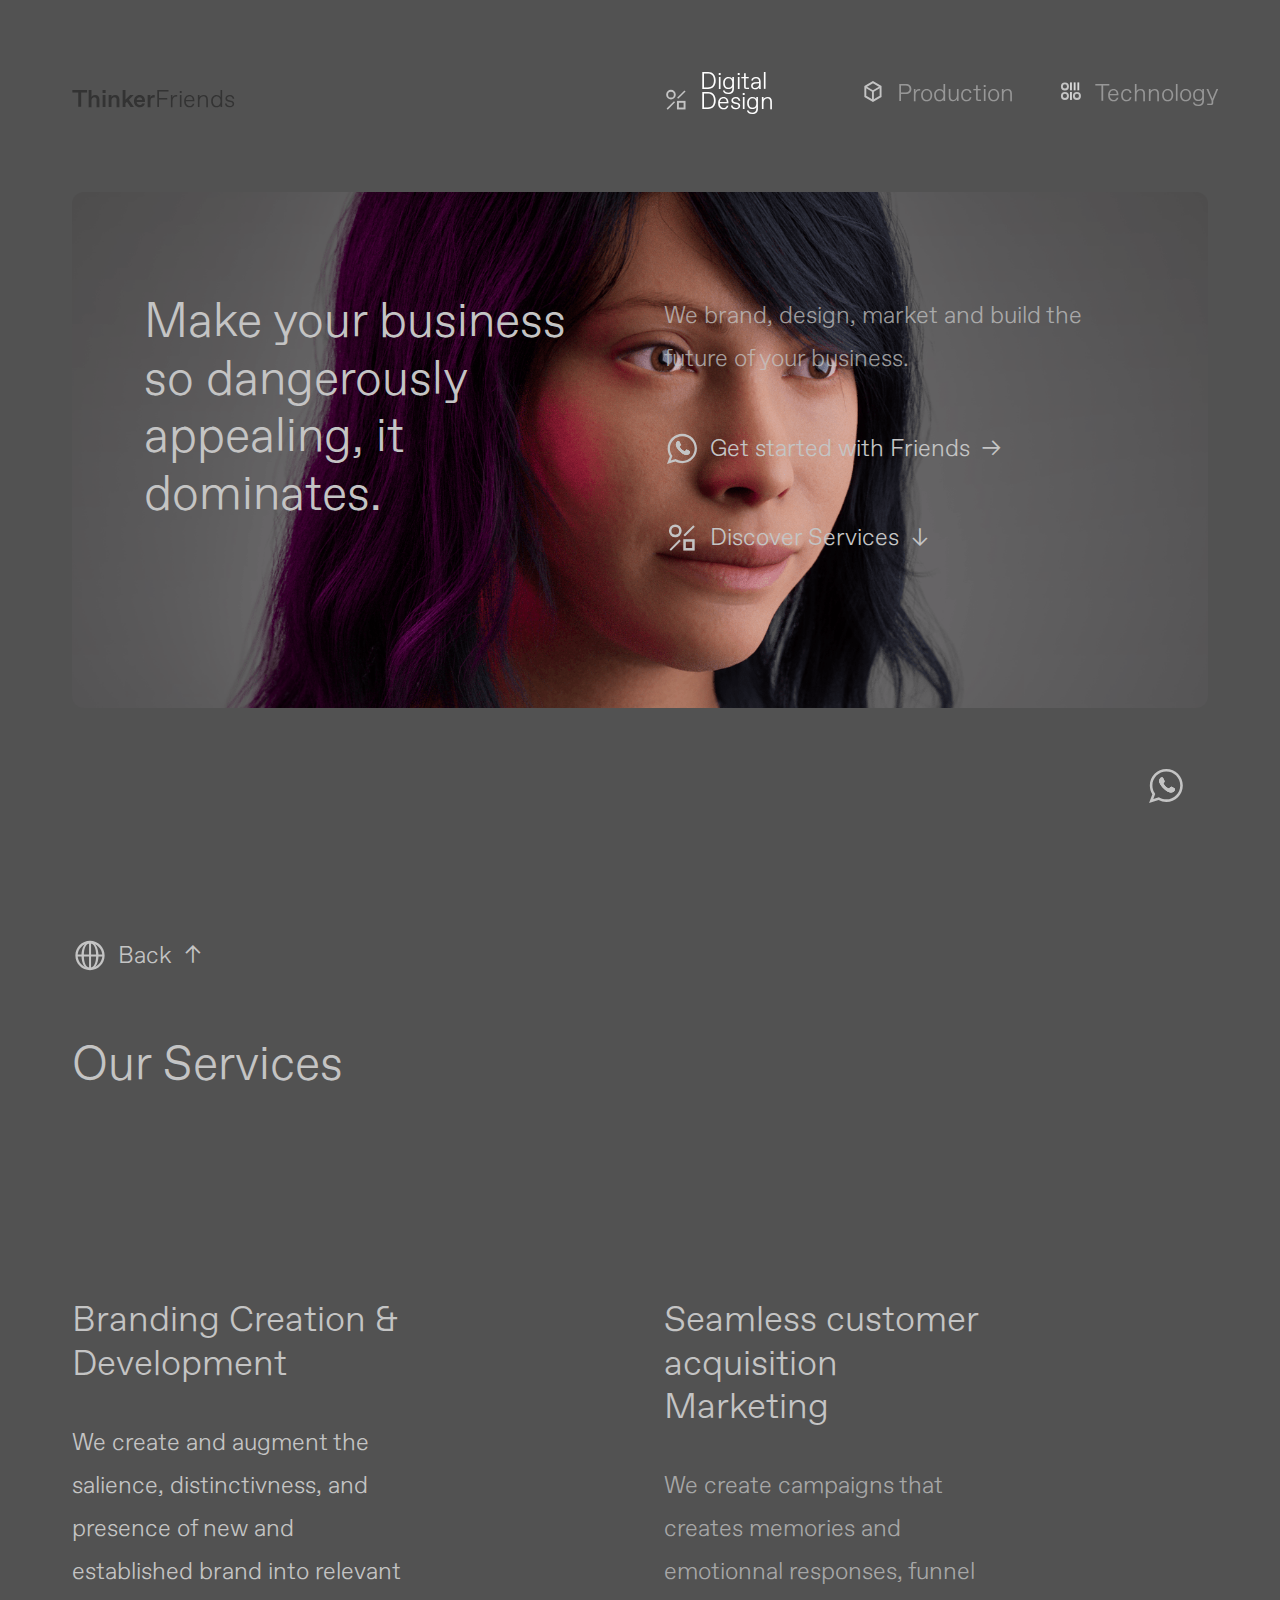
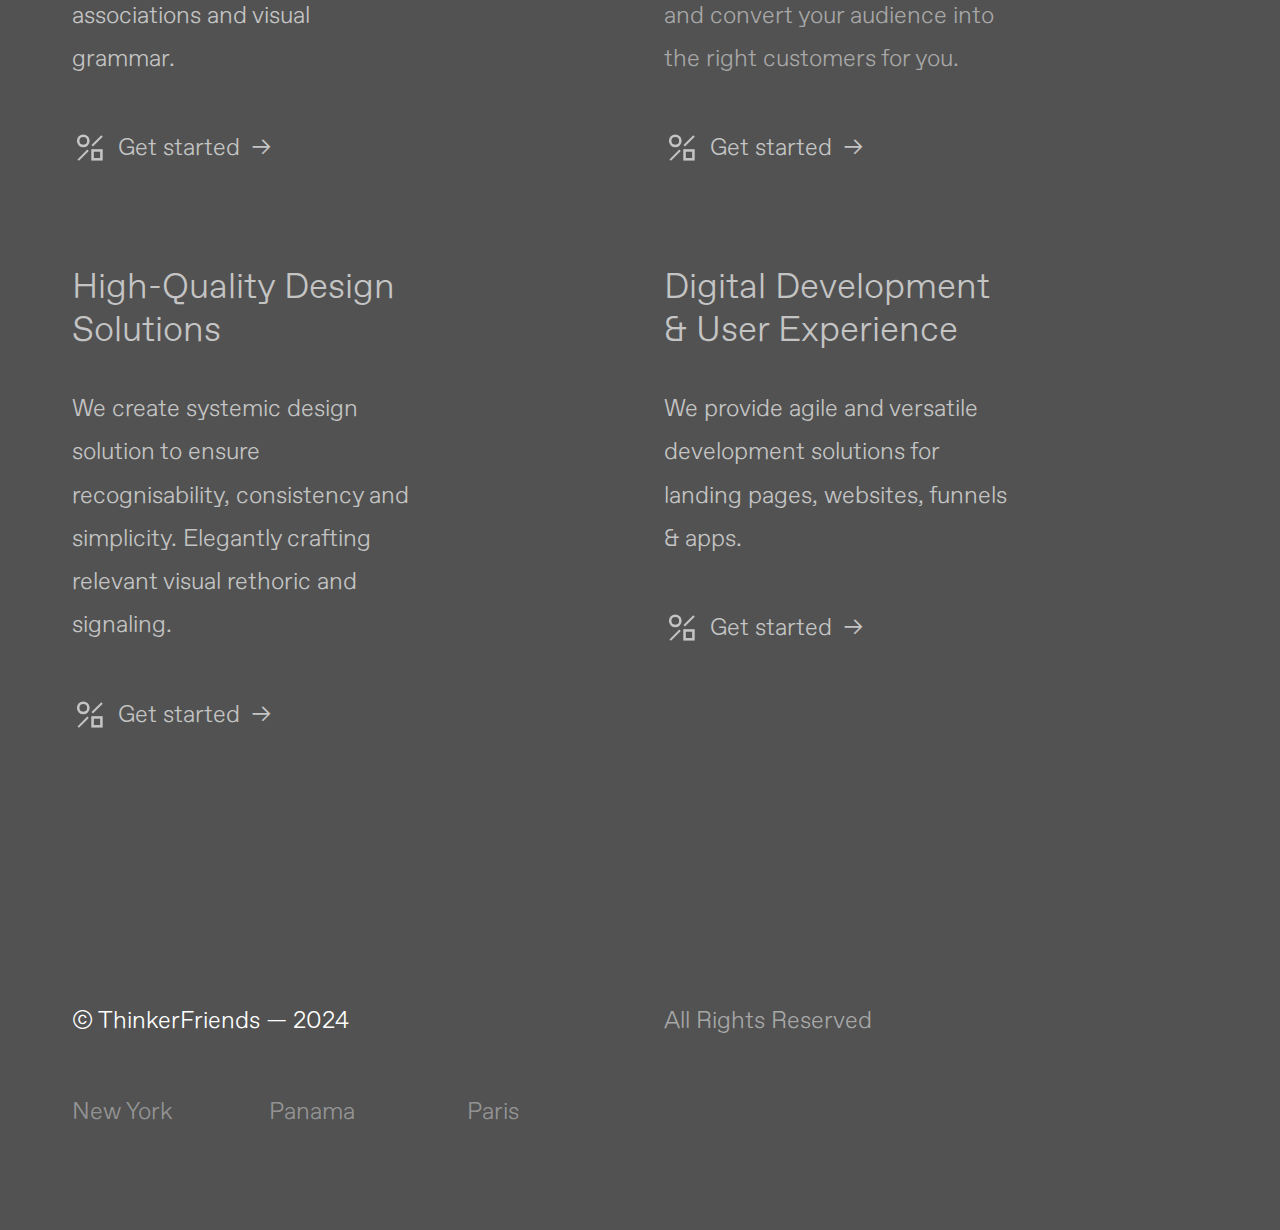
==== commit b2ad9d85: "update site 2" ====
--- a/digital-design.html
+++ b/digital-design.html
@@ -1,5 +1,5 @@
 <!DOCTYPE html><!--  This site was created in Webflow. https://www.webflow.com  -->
-<!--  Last Published: Sun Dec 03 2023 20:36:00 GMT+0000 (Coordinated Universal Time)  -->
+<!--  Last Published: Sat Dec 16 2023 02:42:23 GMT+0000 (Coordinated Universal Time)  -->
 <html data-wf-page="6566a67d7db334699b53eb2d" data-wf-site="6564d66c9fb69070de7d8b8d">
 <head>
   <meta charset="utf-8">
@@ -16,33 +16,44 @@
   <link href="images/webclip.png" rel="apple-touch-icon">
 </head>
 <body class="body-digital-design">
-  <div data-animation="default" data-collapse="medium" data-duration="400" data-easing="ease" data-easing2="ease" role="banner" class="navbar w-nav">
-    <div class="containermenu w-container">
+  <div data-animation="default" data-collapse="small" data-duration="400" data-easing="ease" data-easing2="ease" role="banner" class="navbar w-nav">
+    <div class="containermenumain w-container">
       <a id="w-node-e9833294-2c23-c4a9-58d3-7e74510317d4-510317d2" href="index.html" class="brand w-nav-brand">
         <div><strong>Thinker</strong>Friends</div>
       </a>
-      <a id="w-node-e9833294-2c23-c4a9-58d3-7e74510317d9-510317d2" href="digital-design.html" aria-current="page" class="navlink w-nav-link w--current">Digital Design</a>
-      <a id="w-node-e9833294-2c23-c4a9-58d3-7e74510317db-510317d2" href="production.html" class="navlink w-nav-link">Production</a>
-      <a id="w-node-e9833294-2c23-c4a9-58d3-7e74510317dd-510317d2" href="production-copy.html" class="navlink w-nav-link">Technology</a>
-      <div class="w-nav-button">
-        <div class="w-icon-nav-menu"></div>
-      </div>
+      <a id="w-node-_69f79c69-10df-34d5-14ca-07a6e4d0c0f7-510317d2" href="digital-design.html" aria-current="page" class="navlink w-inline-block w--current"><img src="images/Design.svg" loading="lazy" width="24" height="24" alt="">
+        <div>Digital Design</div>
+      </a>
+      <a id="w-node-_5f6b567a-4a27-5e2a-7adf-1b0f6cf4b4c9-510317d2" href="production.html" class="navlink w-inline-block"><img src="images/Production.svg" loading="lazy" width="24" height="24" alt="">
+        <div>Production</div>
+      </a>
+      <a id="w-node-_4a917a51-5732-1fb8-8af1-f6652aedb81b-510317d2" href="production-copy.html" class="navlink w-inline-block"><img src="images/Tech.svg" loading="lazy" width="24" height="24" alt="">
+        <div>Technology</div>
+      </a>
+    </div>
+    <div class="containermenu-mobile w-container">
+      <a id="w-node-_30133526-f21d-1e46-ebc0-e902603107c9-510317d2" href="index.html" class="brand w-nav-brand">
+        <div><strong>Thinker</strong>Friends</div>
+      </a>
+      <a id="w-node-_903461e2-7866-6ad4-ccfe-a1b0f282dc7d-510317d2" href="#" class="navlink w-inline-block"><img src="images/Design.svg" loading="lazy" width="24" height="24" alt=""></a>
+      <a href="#" class="navlink w-inline-block"><img src="images/Production.svg" loading="lazy" width="24" height="24" alt=""></a>
+      <a id="w-node-_424f1dd4-474b-e60b-492f-a089945f58e4-510317d2" href="#" class="navlink w-inline-block"><img src="images/Tech.svg" loading="lazy" width="24" height="24" alt=""></a>
     </div>
   </div>
-  <section id="Home" class="hero-section">
-    <div class="w-layout-blockcontainer containergrid w-container">
+  <section id="Home" data-w-id="11fd1b8e-b193-1e17-534d-bf08b5d3cbd0" class="hero-section">
+    <div data-w-id="11fd1b8e-b193-1e17-534d-bf08b5d3cbd1" class="w-layout-blockcontainer containergrid w-container">
       <div id="w-node-_89ea5c0e-10bb-90e0-553d-3a368c49152e-b5d3cbd0">
         <h1 id="w-node-_11fd1b8e-b193-1e17-534d-bf08b5d3cbd2-b5d3cbd0">Make your business so dangerously appealing, it dominates.<br>‍</h1>
       </div>
       <div id="w-node-_11fd1b8e-b193-1e17-534d-bf08b5d3cbd6-b5d3cbd0">
         <p id="w-node-_11fd1b8e-b193-1e17-534d-bf08b5d3cbd7-b5d3cbd0">We brand, design, market and build the future of your business.</p>
-        <div class="div-block-2">
-          <a href="#" class="button-copy w-inline-block"><img src="images/Whatsapp.svg" loading="lazy" width="32" alt="">
+        <div class="upper">
+          <a href="https://wa.me/50768662114" class="button-copy w-inline-block"><img src="images/Whatsapp.svg" loading="lazy" width="32" alt="">
             <div class="text-block">Get started with Friends</div>
             <div class="text-block">→</div>
           </a>
         </div>
-        <div class="div-block-2">
+        <div class="upper">
           <a href="#Services" class="button-copy w-inline-block"><img src="images/Design.svg" loading="lazy" width="32" alt="">
             <div class="text-block">Discover Services</div>
             <div class="text-block">↓</div>
@@ -55,34 +66,25 @@
     <div class="w-layout-blockcontainer containermenu w-container">
       <div id="w-node-e2c78bf8-8ca7-7f5c-90f3-b19606643b19-06643b17">
         <a href="#" class="linkbox w-inline-block"><img src="images/Whatsapp.svg" loading="lazy" width="36" alt=""></a>
-        <a href="#" class="linkbox w-inline-block">
-          <div>EN</div>
-        </a>
-        <a href="#" class="linkbox w-inline-block">
-          <div>ES</div>
-        </a>
-        <a href="#" class="linkbox w-inline-block">
-          <div>FR</div>
-        </a>
       </div>
     </div>
   </section>
   <section id="Services" class="hero-section">
     <div id="w-node-f06cb01a-b770-a134-b6fa-c1d0de60534f-bdeafea9" class="w-layout-blockcontainer containergrid-services w-container">
-      <div id="w-node-_1a8c46dd-cb7e-a01c-f449-75cc3333a91e-bdeafea9" class="div-block-2">
+      <div id="w-node-_1a8c46dd-cb7e-a01c-f449-75cc3333a91e-bdeafea9" data-w-id="1a8c46dd-cb7e-a01c-f449-75cc3333a91e" class="upper">
         <a href="#Home" class="button-copy w-inline-block"><img src="images/Services.svg" loading="lazy" width="32" alt="">
           <div class="text-block">Back</div>
           <div class="text-block">↑</div>
         </a>
       </div>
-      <h1 id="w-node-c561aec0-fbfd-01da-1dfd-80e2456eb734-bdeafea9">Our Services<br><br>‍</h1>
+      <h1 id="w-node-c561aec0-fbfd-01da-1dfd-80e2456eb734-bdeafea9" data-w-id="c561aec0-fbfd-01da-1dfd-80e2456eb734">Our Services</h1>
     </div>
     <div class="w-layout-blockcontainer containergrid-services w-container">
       <div id="w-node-fa3f554f-028a-2baf-40d0-5bfabdeafeab-bdeafea9" class="divcomp">
         <h3 id="w-node-fa3f554f-028a-2baf-40d0-5bfabdeafeac-bdeafea9">Branding Creation &amp; Development</h3>
         <p class="paragraph">We create and augment the salience, distinctivness, and presence of new and established brand into relevant associations and visual grammar.</p>
-        <div class="div-block-2">
-          <a href="#" class="button-copy w-inline-block"><img src="images/Design.svg" loading="lazy" width="32" alt="">
+        <div class="upper">
+          <a href="https://wa.me/50768662114" class="button-copy w-inline-block"><img src="images/Design.svg" loading="lazy" width="32" alt="">
             <div class="text-block">Get started</div>
             <div class="text-block">→</div>
           </a>
@@ -91,8 +93,8 @@
       <div id="w-node-fa3f554f-028a-2baf-40d0-5bfabdeafeb0-bdeafea9" class="divcomp">
         <h3 id="w-node-fa3f554f-028a-2baf-40d0-5bfabdeafeb1-bdeafea9">Seamless customer acquisition Marketing</h3>
         <p>We create campaigns that creates memories and emotionnal responses, funnel and convert your audience into the right customers for you.</p>
-        <div class="div-block-2">
-          <a href="#" class="button-copy w-inline-block"><img src="images/Design.svg" loading="lazy" width="32" alt="">
+        <div class="upper">
+          <a href="https://wa.me/50768662114" class="button-copy w-inline-block"><img src="images/Design.svg" loading="lazy" width="32" alt="">
             <div class="text-block">Get started</div>
             <div class="text-block">→</div>
           </a>
@@ -102,8 +104,8 @@
         <div class="divcomp">
           <h3 id="w-node-fa3f554f-028a-2baf-40d0-5bfabdeafeb7-bdeafea9">High-Quality Design Solutions</h3>
           <p class="paragraph">We create systemic design solution to ensure recognisability, consistency and simplicity. Elegantly crafting relevant visual rethoric and signaling.</p>
-          <div class="div-block-2">
-            <a href="#" class="button-copy w-inline-block"><img src="images/Design.svg" loading="lazy" width="32" alt="">
+          <div class="upper">
+            <a href="https://wa.me/50768662114" class="button-copy w-inline-block"><img src="images/Design.svg" loading="lazy" width="32" alt="">
               <div class="text-block">Get started</div>
               <div class="text-block">→</div>
             </a>
@@ -114,8 +116,8 @@
         <div class="divcomp">
           <h3 id="w-node-fa3f554f-028a-2baf-40d0-5bfabdeafebd-bdeafea9">Digital Development &amp; User Experience</h3>
           <p class="paragraph">We provide agile and versatile development solutions for landing pages, websites, funnels &amp; apps.</p>
-          <div class="div-block-2">
-            <a href="#" class="button-copy w-inline-block"><img src="images/Design.svg" loading="lazy" width="32" alt="">
+          <div class="upper">
+            <a href="https://wa.me/50768662114" class="button-copy w-inline-block"><img src="images/Design.svg" loading="lazy" width="32" alt="">
               <div class="text-block">Get started</div>
               <div class="text-block">→</div>
             </a>
@@ -124,7 +126,7 @@
       </div>
     </div>
   </section>
-  <div class="backgroundhome"><img src="images/004.png" loading="lazy" sizes="(max-width: 479px) 70vw, (max-width: 767px) 81vw, (max-width: 991px) 85vw, 93vw" srcset="images/004-p-500.png 500w, images/004-p-800.png 800w, images/004-p-1080.png 1080w, images/004-p-1600.png 1600w, images/004.png 1920w" alt="" class="coverimage"></div>
+  <div class="backgroundhome"><img src="images/002.png" loading="lazy" sizes="(max-width: 767px) 90vw, (max-width: 991px) 88vw, 93vw" srcset="images/002-p-500.png 500w, images/002-p-800.png 800w, images/002-p-1080.png 1080w, images/002-p-1600.png 1600w, images/002.png 1920w" alt="" class="coverimage"></div>
   <section class="footersection">
     <div class="w-layout-blockcontainer containermenu w-container">
       <p id="w-node-_4eb9585d-902b-c907-e07d-f15b06fd327d-06fd327b">All Rights Reserved</p>
@@ -134,7 +136,6 @@
       <a id="w-node-_4eb9585d-902b-c907-e07d-f15b06fd3282-06fd327b" href="#" class="navlink">New York</a>
       <a id="w-node-_4eb9585d-902b-c907-e07d-f15b06fd3284-06fd327b" href="#" class="navlink">Panama</a>
       <a id="w-node-_4eb9585d-902b-c907-e07d-f15b06fd3286-06fd327b" href="#" class="navlink">Paris</a>
-      <a id="w-node-_4eb9585d-902b-c907-e07d-f15b06fd3288-06fd327b" href="#" class="navlink">Dubai</a>
     </div>
   </section>
   <script src="https://d3e54v103j8qbb.cloudfront.net/js/jquery-3.5.1.min.dc5e7f18c8.js?site=6564d66c9fb69070de7d8b8d" type="text/javascript" integrity="sha256-9/aliU8dGd2tb6OSsuzixeV4y/faTqgFtohetphbbj0=" crossorigin="anonymous"></script>
--- a/css/thinkerfriends.webflow.css
+++ b/css/thinkerfriends.webflow.css
@@ -2,7 +2,7 @@
   --ggg: rgba(255, 255, 255, .4);
   --w: white;
   --lg: #c4c4c4;
-  --bgdg: #141414;
+  --bgdg: #030303;
 }
 
 .w-layout-blockcontainer {
@@ -49,6 +49,7 @@
 }
 
 p {
+  color: rgba(196, 196, 196, .75);
   margin-bottom: .5em;
   font-size: 1em;
   line-height: 1.8em;
@@ -66,9 +67,7 @@
 .navbar {
   max-width: 2560px;
   background-color: rgba(0, 0, 0, 0);
-  padding-top: 3em;
-  padding-left: 3em;
-  padding-right: 3em;
+  padding: 3em;
   position: fixed;
   top: 0%;
   bottom: auto;
@@ -116,10 +115,14 @@
 
 .navlink {
   width: 100%;
+  grid-column-gap: .5em;
+  grid-row-gap: .5em;
   color: var(--ggg);
+  align-items: flex-end;
   padding: 0;
   text-decoration: none;
   transition: color .2s;
+  display: flex;
 }
 
 .navlink:hover {
@@ -148,6 +151,7 @@
 }
 
 .bottom {
+  z-index: 50;
   max-width: 2560px;
   padding-bottom: 3em;
   padding-left: 3em;
@@ -161,8 +165,8 @@
 }
 
 .hero-section {
-  height: 100vh;
   max-width: 2560px;
+  min-height: 100vh;
   flex-direction: column;
   justify-content: center;
   align-items: stretch;
@@ -216,7 +220,7 @@
   grid-column-gap: .6em;
   grid-row-gap: .6em;
   color: #c5c5c5;
-  background-color: rgba(20, 20, 20, 0);
+  background-color: rgba(0, 0, 0, 0);
   border: 2px solid #c5c5c5;
   padding-left: .6em;
   font-weight: 400;
@@ -231,7 +235,7 @@
   font-weight: 300;
 }
 
-.div-block-2 {
+.upper {
   padding-top: 1em;
   display: flex;
 }
@@ -382,7 +386,7 @@
 
 .body-digital-design {
   color: #c4c4c4;
-  background-color: #5f6065;
+  background-color: #525252;
 }
 
 .body-technology {
@@ -392,6 +396,7 @@
 
 .hero-section-thirdy {
   height: 100vh;
+  align-items: center;
   display: flex;
 }
 
@@ -405,6 +410,7 @@
   grid-auto-columns: 1fr;
   justify-content: flex-start;
   align-items: center;
+  padding-bottom: 6em;
   padding-left: 3em;
   padding-right: 3em;
   display: grid;
@@ -428,6 +434,10 @@
   border-radius: .5em;
 }
 
+.coverimage:hover {
+  filter: blur(20px);
+}
+
 .footersection {
   max-width: 2560px;
   flex-direction: column;
@@ -454,7 +464,55 @@
   display: grid;
 }
 
+.containermenu-mobile {
+  width: 100%;
+  max-width: 2560px;
+  grid-column-gap: 2em;
+  grid-row-gap: 2em;
+  grid-template-rows: auto;
+  grid-template-columns: 1fr 1fr 1fr 1fr 1fr 1fr;
+  grid-auto-columns: 1fr;
+  justify-content: start;
+  align-items: center;
+  justify-items: start;
+  display: none;
+}
+
+.containermenumain {
+  width: 100%;
+  max-width: 2560px;
+  grid-column-gap: 2em;
+  grid-row-gap: 2em;
+  grid-template-rows: auto;
+  grid-template-columns: 1fr 1fr 1fr 1fr 1fr 1fr;
+  grid-auto-columns: 1fr;
+  justify-content: start;
+  align-items: center;
+  justify-items: start;
+  display: grid;
+}
+
 @media screen and (max-width: 991px) {
+  body {
+    font-size: 20px;
+  }
+
+  .containergrid {
+    grid-template-columns: 1fr 1fr 1fr;
+  }
+
+  .navlink {
+    text-align: right;
+  }
+
+  .hero-section {
+    max-height: 200vh;
+  }
+
+  .containermenu {
+    grid-template-columns: 1fr 1fr 1fr;
+  }
+
   .home-grid {
     height: 100vh;
     min-height: 720px;
@@ -465,9 +523,65 @@
     padding-top: 64px;
     top: 60px;
   }
+
+  .containergrid-services {
+    grid-template-columns: 1fr 1fr;
+  }
+
+  .footersection {
+    padding-bottom: 9em;
+  }
+
+  .containergrid-dep {
+    grid-template-columns: 1fr 1fr;
+  }
+
+  .containermenu-mobile {
+    grid-column-gap: 2em;
+    grid-row-gap: 2em;
+    grid-template-rows: auto;
+    grid-template-columns: 1fr 1fr 1fr 1fr 1fr 1fr;
+    grid-auto-columns: 1fr;
+    display: grid;
+  }
+
+  .pictolink {
+    width: 48px;
+    height: 48px;
+  }
+
+  .image {
+    text-align: right;
+  }
+
+  .containermenumain {
+    grid-template-columns: 1fr 1fr 1fr;
+    display: none;
+  }
 }
 
 @media screen and (max-width: 767px) {
+  .navbar {
+    padding-top: 2em;
+    padding-left: 2em;
+    padding-right: 2em;
+  }
+
+  .containergrid {
+    padding-left: 4em;
+    padding-right: 4em;
+  }
+
+  .bottom {
+    padding-bottom: 2em;
+    padding-left: 2em;
+    padding-right: 2em;
+  }
+
+  .containermenu {
+    grid-template-columns: 1fr 1fr 1fr;
+  }
+
   .home-grid {
     padding: 48px;
   }
@@ -476,9 +590,35 @@
     padding-top: 48px;
     top: 48px;
   }
+
+  .containergrid-services, .backgroundhome {
+    padding-left: 2em;
+    padding-right: 2em;
+  }
+
+  .footersection {
+    padding: 3em 2em 8em;
+  }
+
+  .containergrid-dep {
+    padding-left: 2em;
+    padding-right: 2em;
+  }
+
+  .containermenu-mobile {
+    grid-template-columns: 1fr 1fr 1fr 1fr 1fr 1fr;
+  }
+
+  .containermenumain {
+    grid-template-columns: 1fr 1fr 1fr;
+  }
 }
 
 @media screen and (max-width: 479px) {
+  body {
+    font-size: 12px;
+  }
+
   .home-grid {
     height: auto;
     grid-template-columns: 1fr 1fr;
@@ -489,11 +629,17 @@
     padding-top: 48px;
     position: static;
   }
+
+  .containermenu-mobile {
+    grid-column-gap: 2em;
+    grid-row-gap: 2em;
+    grid-template-columns: 1fr 1fr 1fr 1fr;
+  }
 }
 
 #w-node-ebe6214f-5c7e-eeca-fd86-c0b73551ef5c-de7d8b91 {
   grid-area: 1 / 1 / 2 / 3;
-  align-self: end;
+  align-self: start;
   justify-self: start;
 }
 
@@ -503,7 +649,7 @@
 
 #w-node-ebe6214f-5c7e-eeca-fd86-c0b73551ef61-de7d8b91 {
   grid-area: span 1 / span 2 / span 1 / span 2;
-  align-self: end;
+  align-self: start;
 }
 
 #w-node-ebe6214f-5c7e-eeca-fd86-c0b73551ef62-de7d8b91 {
@@ -512,7 +658,7 @@
 
 #w-node-ebe6214f-5c7e-eeca-fd86-c0b73551ef67-de7d8b91 {
   grid-area: span 1 / span 2 / span 1 / span 2;
-  align-self: end;
+  align-self: start;
 }
 
 #w-node-ebe6214f-5c7e-eeca-fd86-c0b73551ef68-de7d8b91 {
@@ -531,7 +677,7 @@
   grid-area: 2 / 1 / 3 / 2;
 }
 
-#w-node-_4eb9585d-902b-c907-e07d-f15b06fd3284-06fd327b, #w-node-_4eb9585d-902b-c907-e07d-f15b06fd3286-06fd327b, #w-node-_4eb9585d-902b-c907-e07d-f15b06fd3288-06fd327b {
+#w-node-_4eb9585d-902b-c907-e07d-f15b06fd3284-06fd327b, #w-node-_4eb9585d-902b-c907-e07d-f15b06fd3286-06fd327b {
   grid-area: span 1 / span 1 / span 1 / span 1;
 }
 
@@ -561,21 +707,15 @@
 }
 
 #w-node-e9833294-2c23-c4a9-58d3-7e74510317d4-510317d2 {
+  grid-area: 1 / 1 / 2 / 4;
+}
+
+#w-node-_69f79c69-10df-34d5-14ca-07a6e4d0c0f7-510317d2, #w-node-_5f6b567a-4a27-5e2a-7adf-1b0f6cf4b4c9-510317d2, #w-node-_4a917a51-5732-1fb8-8af1-f6652aedb81b-510317d2 {
+  grid-area: span 1 / span 1 / span 1 / span 1;
+}
+
+#w-node-_30133526-f21d-1e46-ebc0-e902603107c9-510317d2 {
   grid-area: 1 / 1 / 2 / 3;
-}
-
-#w-node-e9833294-2c23-c4a9-58d3-7e74510317d9-510317d2 {
-  grid-area: 1 / 4 / 2 / 5;
-  justify-self: start;
-}
-
-#w-node-e9833294-2c23-c4a9-58d3-7e74510317db-510317d2 {
-  grid-area: 1 / 5 / 2 / 6;
-}
-
-#w-node-e9833294-2c23-c4a9-58d3-7e74510317dd-510317d2 {
-  grid-area: 1 / 6 / 2 / 7;
-  justify-self: start;
 }
 
 #w-node-f06cb01a-b770-a134-b6fa-c1d0de60534f-bdeafea9 {
@@ -626,6 +766,44 @@
 
 #w-node-fa3f554f-028a-2baf-40d0-5bfabdeafebd-bdeafea9 {
   grid-area: 1 / 1 / 2 / 4;
+}
+
+@media screen and (max-width: 991px) {
+  #w-node-e2c78bf8-8ca7-7f5c-90f3-b19606643b19-06643b17 {
+    grid-column: 1 / 4;
+  }
+
+  #w-node-_30133526-f21d-1e46-ebc0-e902603107c9-510317d2 {
+    grid-column-end: 4;
+  }
+
+  #w-node-_424f1dd4-474b-e60b-492f-a089945f58e4-510317d2 {
+    justify-self: end;
+  }
+
+  #w-node-fa3f554f-028a-2baf-40d0-5bfabdeafeb0-bdeafea9, #w-node-fa3f554f-028a-2baf-40d0-5bfabdeafeb5-bdeafea9, #w-node-fa3f554f-028a-2baf-40d0-5bfabdeafebb-bdeafea9 {
+    grid-area: span 1 / span 2 / span 1 / span 2;
+  }
+}
+
+@media screen and (max-width: 767px) {
+  #w-node-e2c78bf8-8ca7-7f5c-90f3-b19606643b19-06643b17 {
+    grid-column: 1 / 4;
+  }
+
+  #w-node-_30133526-f21d-1e46-ebc0-e902603107c9-510317d2 {
+    grid-column-end: 4;
+  }
+}
+
+@media screen and (max-width: 479px) {
+  #w-node-_30133526-f21d-1e46-ebc0-e902603107c9-510317d2 {
+    grid-column-end: 2;
+  }
+
+  #w-node-_903461e2-7866-6ad4-ccfe-a1b0f282dc7d-510317d2 {
+    grid-area: span 1 / span 1 / span 1 / span 1;
+  }
 }
 
 
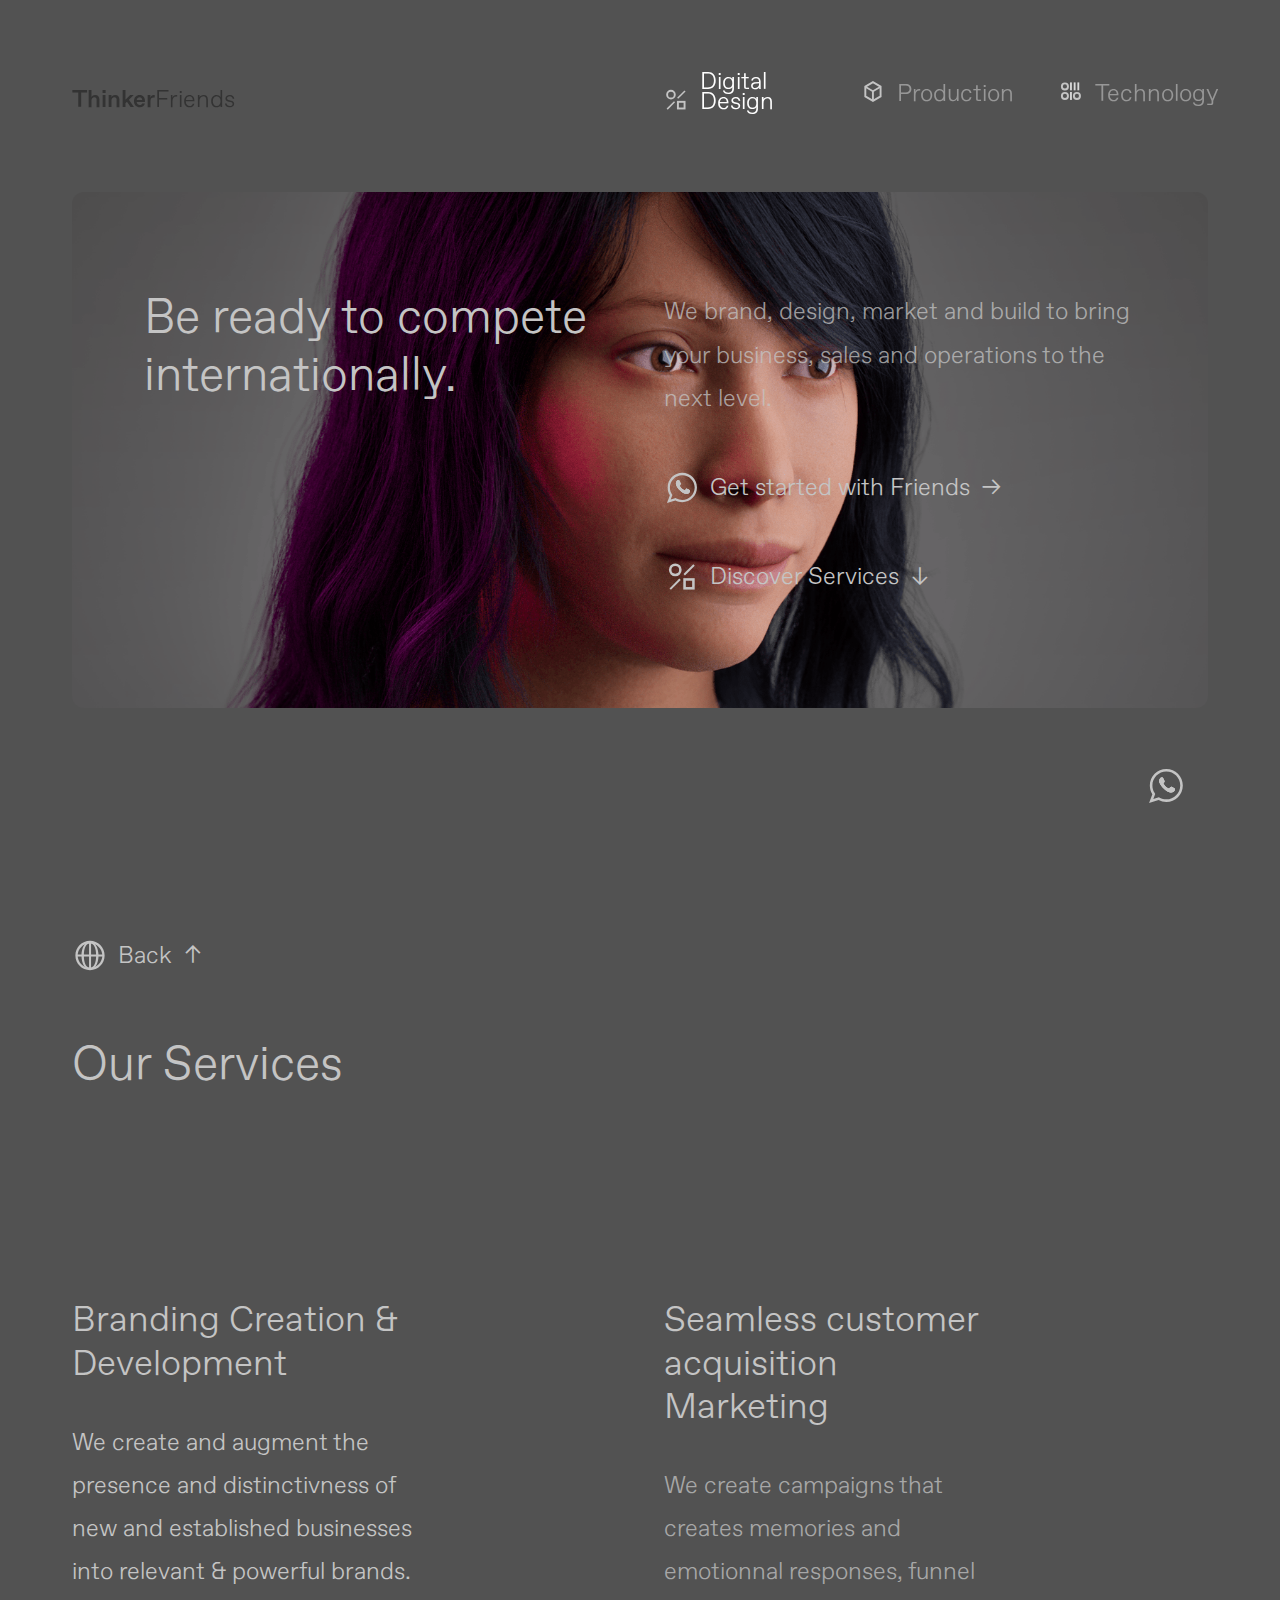
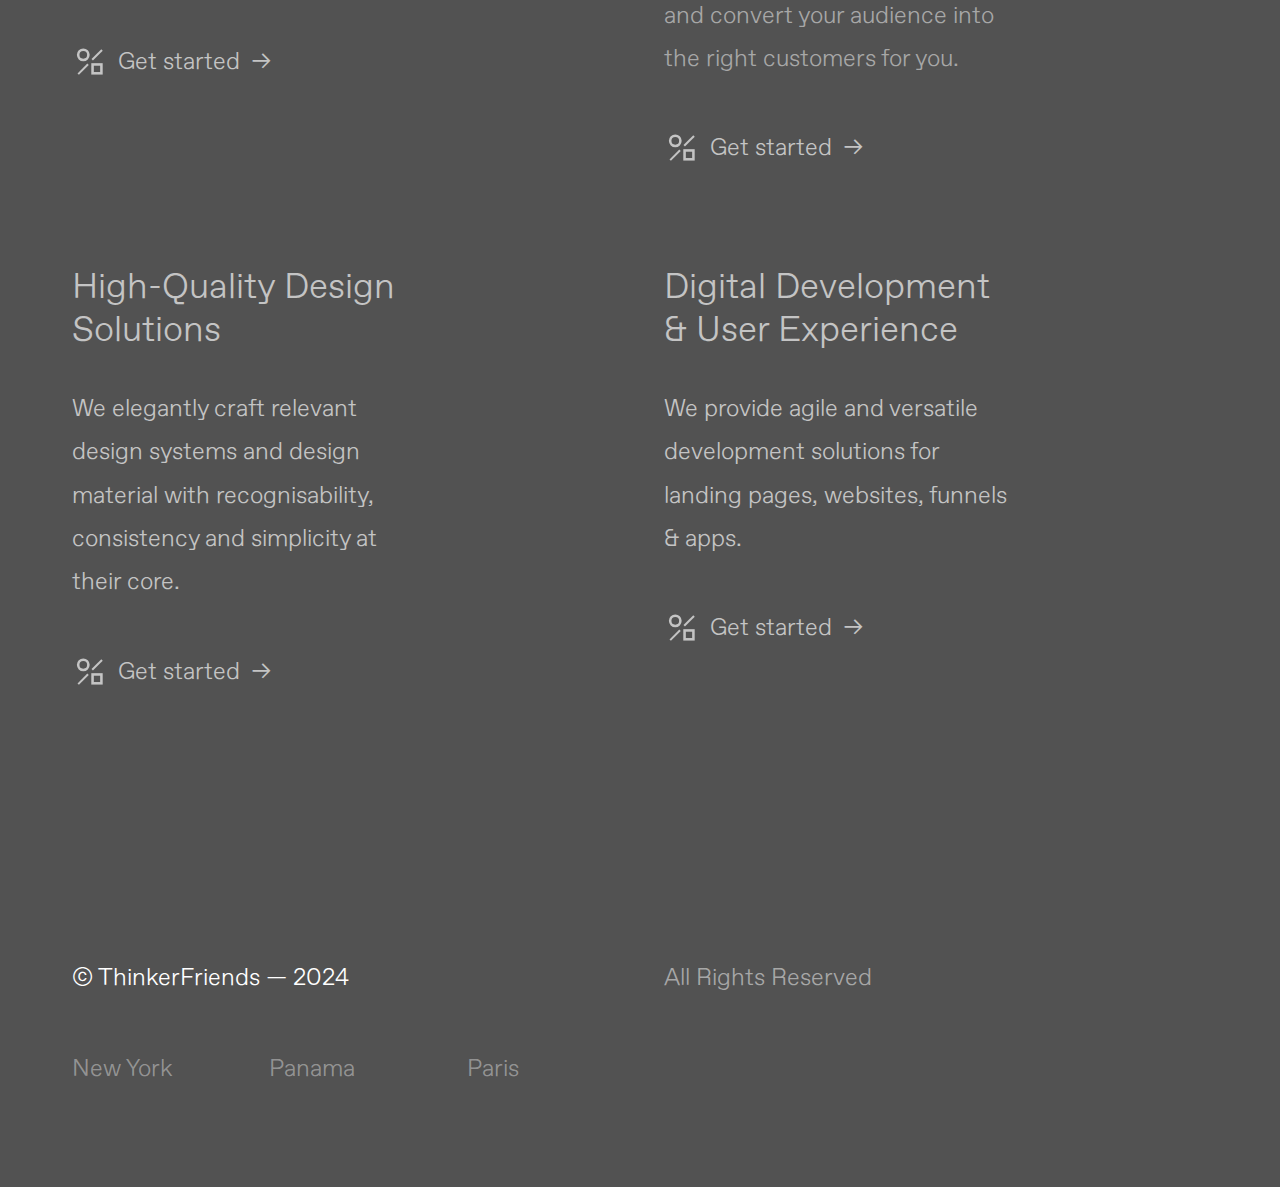
==== commit 8e286462: "3rd update" ====
--- a/digital-design.html
+++ b/digital-design.html
@@ -1,5 +1,5 @@
 <!DOCTYPE html><!--  This site was created in Webflow. https://www.webflow.com  -->
-<!--  Last Published: Sat Dec 16 2023 02:42:23 GMT+0000 (Coordinated Universal Time)  -->
+<!--  Last Published: Sat Dec 16 2023 19:00:44 GMT+0000 (Coordinated Universal Time)  -->
 <html data-wf-page="6566a67d7db334699b53eb2d" data-wf-site="6564d66c9fb69070de7d8b8d">
 <head>
   <meta charset="utf-8">
@@ -35,18 +35,18 @@
       <a id="w-node-_30133526-f21d-1e46-ebc0-e902603107c9-510317d2" href="index.html" class="brand w-nav-brand">
         <div><strong>Thinker</strong>Friends</div>
       </a>
-      <a id="w-node-_903461e2-7866-6ad4-ccfe-a1b0f282dc7d-510317d2" href="#" class="navlink w-inline-block"><img src="images/Design.svg" loading="lazy" width="24" height="24" alt=""></a>
-      <a href="#" class="navlink w-inline-block"><img src="images/Production.svg" loading="lazy" width="24" height="24" alt=""></a>
-      <a id="w-node-_424f1dd4-474b-e60b-492f-a089945f58e4-510317d2" href="#" class="navlink w-inline-block"><img src="images/Tech.svg" loading="lazy" width="24" height="24" alt=""></a>
+      <a id="w-node-_903461e2-7866-6ad4-ccfe-a1b0f282dc7d-510317d2" href="digital-design.html" aria-current="page" class="navlink w-inline-block w--current"><img src="images/Design.svg" loading="lazy" width="24" height="24" alt=""></a>
+      <a href="production.html" class="navlink w-inline-block"><img src="images/Production.svg" loading="lazy" width="24" height="24" alt=""></a>
+      <a id="w-node-_424f1dd4-474b-e60b-492f-a089945f58e4-510317d2" href="production-copy.html" class="navlink w-inline-block"><img src="images/Tech.svg" loading="lazy" width="24" height="24" alt=""></a>
     </div>
   </div>
   <section id="Home" data-w-id="11fd1b8e-b193-1e17-534d-bf08b5d3cbd0" class="hero-section">
     <div data-w-id="11fd1b8e-b193-1e17-534d-bf08b5d3cbd1" class="w-layout-blockcontainer containergrid w-container">
       <div id="w-node-_89ea5c0e-10bb-90e0-553d-3a368c49152e-b5d3cbd0">
-        <h1 id="w-node-_11fd1b8e-b193-1e17-534d-bf08b5d3cbd2-b5d3cbd0">Make your business so dangerously appealing, it dominates.<br>‍</h1>
+        <h1 id="w-node-_11fd1b8e-b193-1e17-534d-bf08b5d3cbd2-b5d3cbd0">Be ready to compete internationally.<br>‍</h1>
       </div>
       <div id="w-node-_11fd1b8e-b193-1e17-534d-bf08b5d3cbd6-b5d3cbd0">
-        <p id="w-node-_11fd1b8e-b193-1e17-534d-bf08b5d3cbd7-b5d3cbd0">We brand, design, market and build the future of your business.</p>
+        <p id="w-node-_11fd1b8e-b193-1e17-534d-bf08b5d3cbd7-b5d3cbd0">We brand, design, market and build to bring your business, sales and operations to the next level.</p>
         <div class="upper">
           <a href="https://wa.me/50768662114" class="button-copy w-inline-block"><img src="images/Whatsapp.svg" loading="lazy" width="32" alt="">
             <div class="text-block">Get started with Friends</div>
@@ -82,7 +82,7 @@
     <div class="w-layout-blockcontainer containergrid-services w-container">
       <div id="w-node-fa3f554f-028a-2baf-40d0-5bfabdeafeab-bdeafea9" class="divcomp">
         <h3 id="w-node-fa3f554f-028a-2baf-40d0-5bfabdeafeac-bdeafea9">Branding Creation &amp; Development</h3>
-        <p class="paragraph">We create and augment the salience, distinctivness, and presence of new and established brand into relevant associations and visual grammar.</p>
+        <p class="paragraph">We create and augment the presence and distinctivness of new and established businesses into relevant &amp; powerful brands.</p>
         <div class="upper">
           <a href="https://wa.me/50768662114" class="button-copy w-inline-block"><img src="images/Design.svg" loading="lazy" width="32" alt="">
             <div class="text-block">Get started</div>
@@ -103,7 +103,7 @@
       <div id="w-node-fa3f554f-028a-2baf-40d0-5bfabdeafeb5-bdeafea9">
         <div class="divcomp">
           <h3 id="w-node-fa3f554f-028a-2baf-40d0-5bfabdeafeb7-bdeafea9">High-Quality Design Solutions</h3>
-          <p class="paragraph">We create systemic design solution to ensure recognisability, consistency and simplicity. Elegantly crafting relevant visual rethoric and signaling.</p>
+          <p class="paragraph">We elegantly craft relevant design systems and design material with recognisability, consistency and simplicity at their core.</p>
           <div class="upper">
             <a href="https://wa.me/50768662114" class="button-copy w-inline-block"><img src="images/Design.svg" loading="lazy" width="32" alt="">
               <div class="text-block">Get started</div>
--- a/css/thinkerfriends.webflow.css
+++ b/css/thinkerfriends.webflow.css
@@ -25,7 +25,7 @@
 }
 
 body {
-  color: #333;
+  color: #c4c4c4;
   font-family: Favorit, sans-serif;
   font-size: 24px;
   font-weight: 300;
@@ -202,9 +202,9 @@
 .button-copy {
   grid-column-gap: .5em;
   grid-row-gap: .5em;
-  color: #141414;
+  color: var(--lg);
   background-color: rgba(0, 0, 0, 0);
-  border: 2px solid rgba(0, 0, 0, 0);
+  border: 2px solid rgba(196, 196, 196, 0);
   border-radius: .6em;
   flex-direction: row;
   justify-content: flex-start;
@@ -503,6 +503,7 @@
 
   .navlink {
     text-align: right;
+    justify-content: flex-end;
   }
 
   .hero-section {
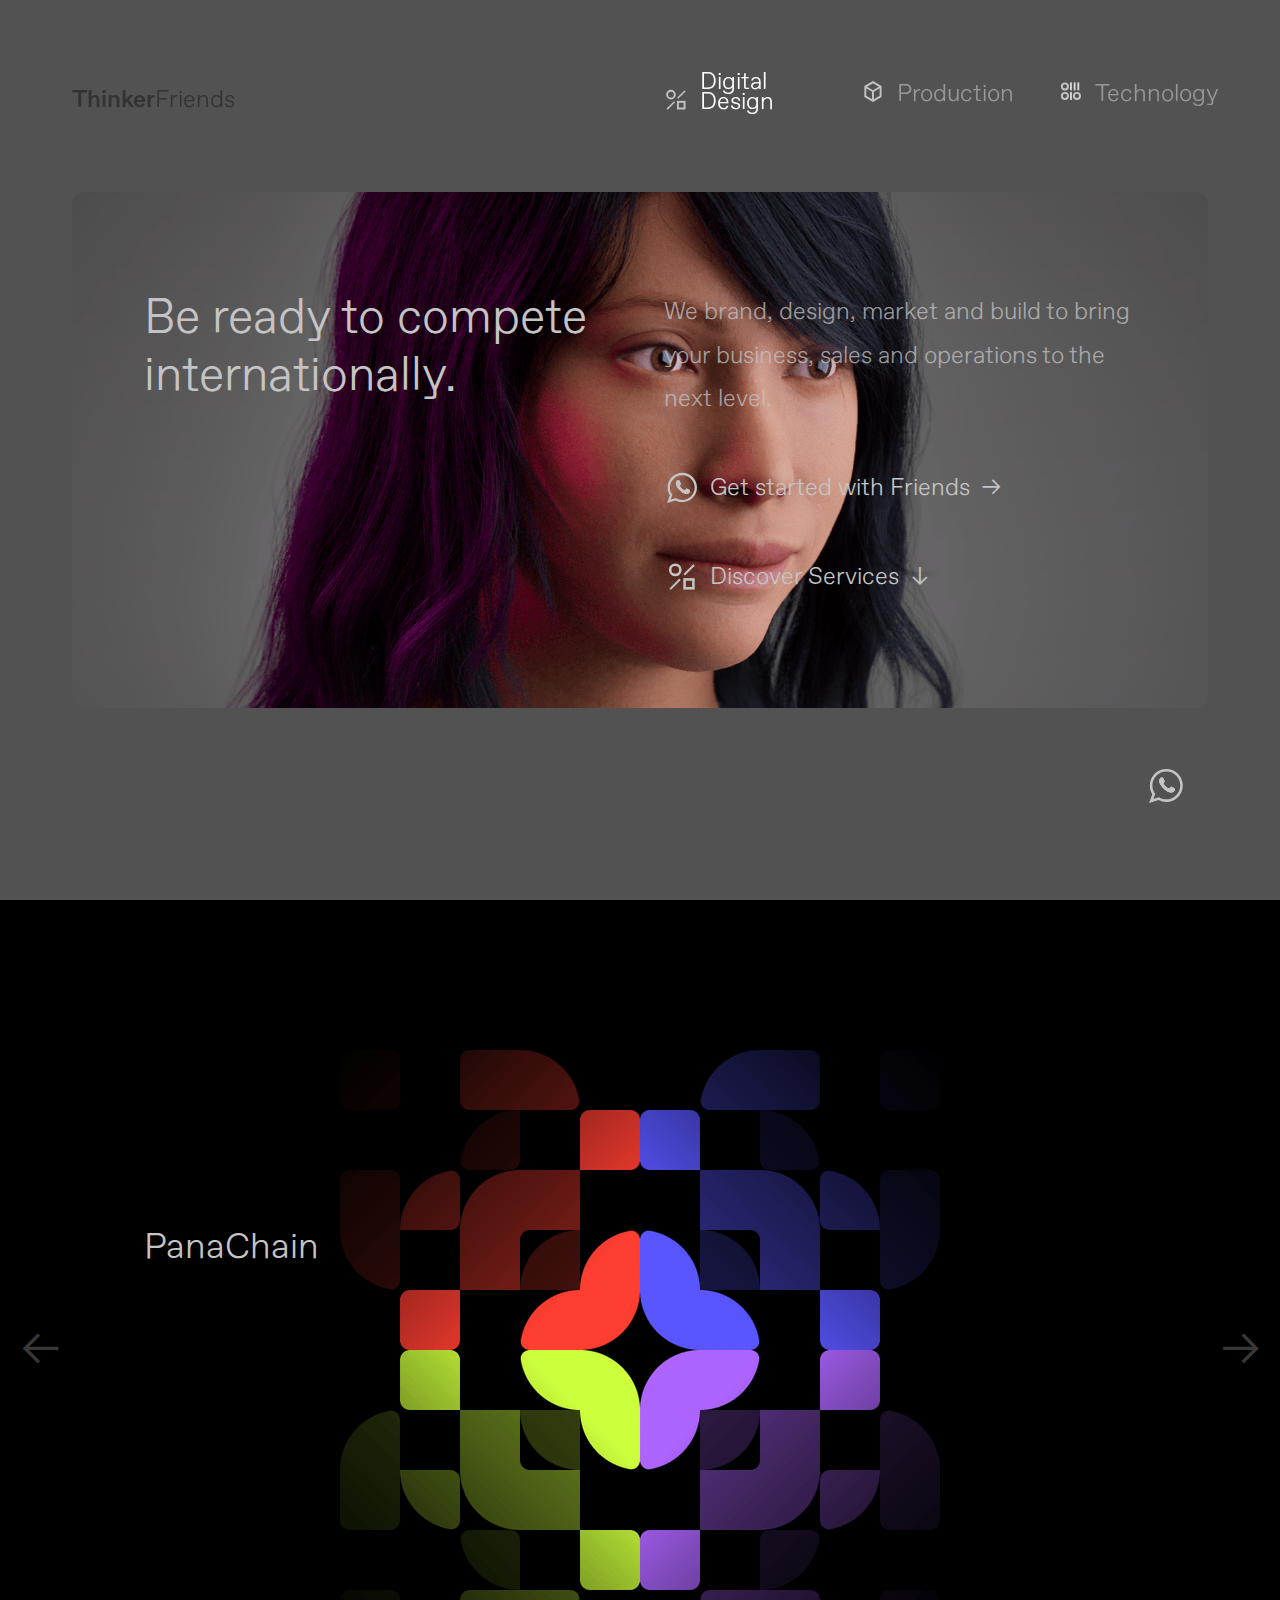
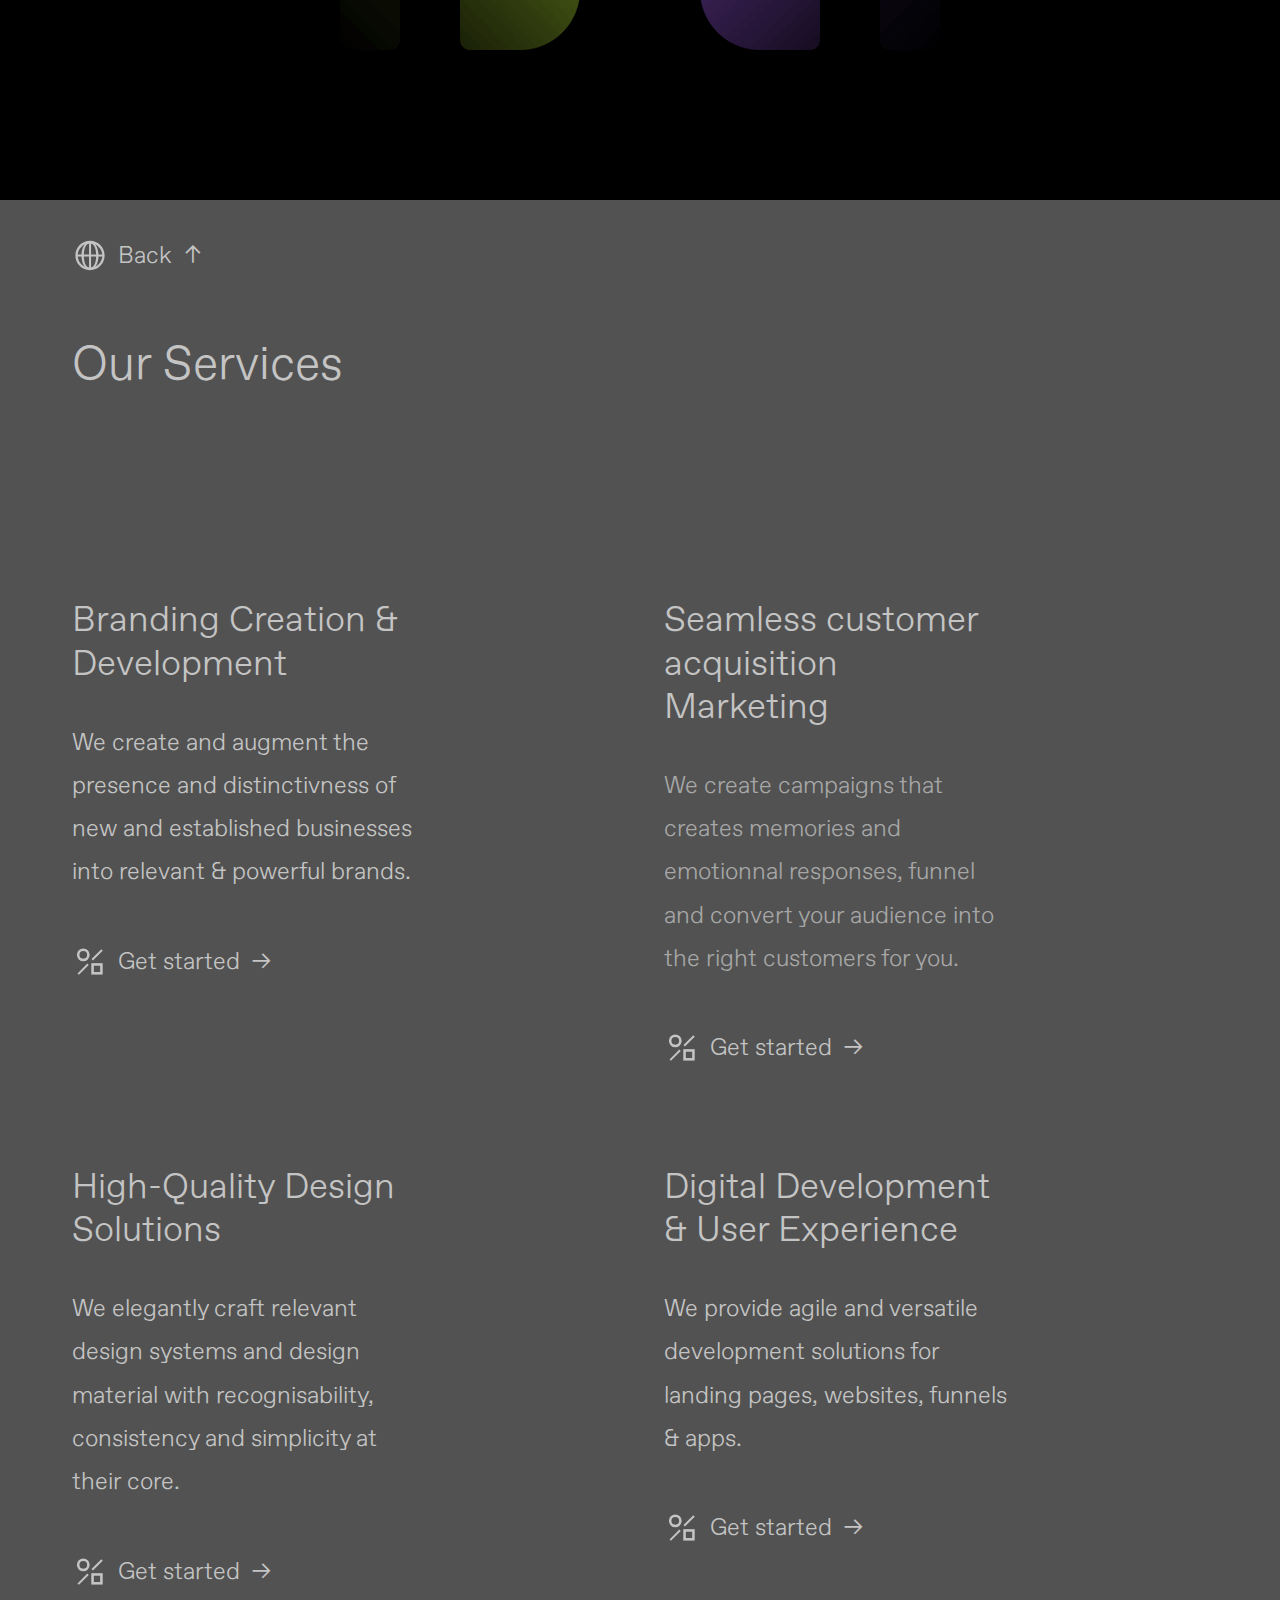
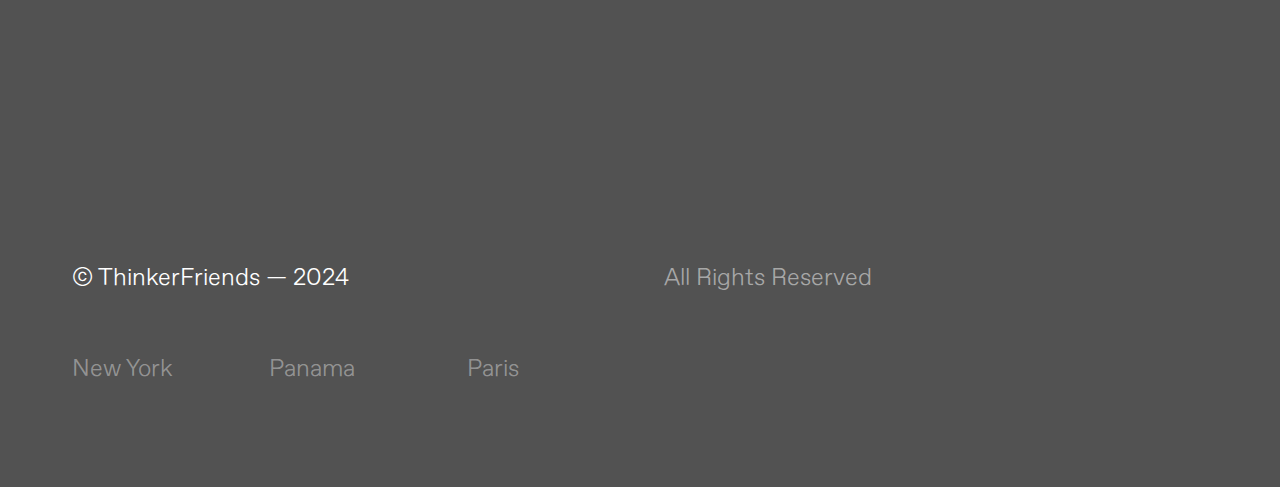
==== commit 2d8fd4db: "third update number" ====
--- a/digital-design.html
+++ b/digital-design.html
@@ -1,5 +1,5 @@
 <!DOCTYPE html><!--  This site was created in Webflow. https://www.webflow.com  -->
-<!--  Last Published: Sat Dec 16 2023 19:00:44 GMT+0000 (Coordinated Universal Time)  -->
+<!--  Last Published: Fri Jan 19 2024 00:25:50 GMT+0000 (Coordinated Universal Time)  -->
 <html data-wf-page="6566a67d7db334699b53eb2d" data-wf-site="6564d66c9fb69070de7d8b8d">
 <head>
   <meta charset="utf-8">
@@ -48,7 +48,7 @@
       <div id="w-node-_11fd1b8e-b193-1e17-534d-bf08b5d3cbd6-b5d3cbd0">
         <p id="w-node-_11fd1b8e-b193-1e17-534d-bf08b5d3cbd7-b5d3cbd0">We brand, design, market and build to bring your business, sales and operations to the next level.</p>
         <div class="upper">
-          <a href="https://wa.me/50768662114" class="button-copy w-inline-block"><img src="images/Whatsapp.svg" loading="lazy" width="32" alt="">
+          <a href="https://wa.me/50762058449" class="button-copy w-inline-block"><img src="images/Whatsapp.svg" loading="lazy" width="32" alt="">
             <div class="text-block">Get started with Friends</div>
             <div class="text-block">→</div>
           </a>
@@ -65,10 +65,33 @@
   <section class="bottom">
     <div class="w-layout-blockcontainer containermenu w-container">
       <div id="w-node-e2c78bf8-8ca7-7f5c-90f3-b19606643b19-06643b17">
-        <a href="#" class="linkbox w-inline-block"><img src="images/Whatsapp.svg" loading="lazy" width="36" alt=""></a>
+        <a href="https://wa.me/50762058449" class="linkbox w-inline-block"><img src="images/Whatsapp.svg" loading="lazy" width="36" alt=""></a>
       </div>
     </div>
   </section>
+  <div data-delay="4000" data-animation="slide" class="hero-section w-slider" data-autoplay="false" data-easing="ease-out-expo" data-hide-arrows="false" data-disable-swipe="false" data-autoplay-limit="0" data-nav-spacing="3" data-duration="1200" data-infinite="true" id="work">
+    <div class="w-slider-mask">
+      <div class="w-slide">
+        <header id="hero" class="home-grid-2">
+          <h3>PanaChain</h3>
+        </header>
+        <div class="bg-0"><img src="images/005.png" loading="lazy" width="960" sizes="100vw" alt="" srcset="images/005-p-500.png 500w, images/005-p-800.png 800w, images/005-p-1080.png 1080w, images/005-p-1600.png 1600w, images/005.png 1920w" class="bg-full"></div>
+      </div>
+      <div class="w-slide">
+        <header id="hero" class="home-grid-2">
+          <h3>Mercangrejo</h3>
+        </header>
+        <div class="bg-0"><img src="images/M.jpg" loading="lazy" alt="" class="bg-full"></div>
+      </div>
+    </div>
+    <div class="arrowspads w-slider-arrow-left">
+      <div>←</div>
+    </div>
+    <div class="arrowspads w-slider-arrow-right">
+      <div>→</div>
+    </div>
+    <div class="slide-nav-2 w-slider-nav w-round"></div>
+  </div>
   <section id="Services" class="hero-section">
     <div id="w-node-f06cb01a-b770-a134-b6fa-c1d0de60534f-bdeafea9" class="w-layout-blockcontainer containergrid-services w-container">
       <div id="w-node-_1a8c46dd-cb7e-a01c-f449-75cc3333a91e-bdeafea9" data-w-id="1a8c46dd-cb7e-a01c-f449-75cc3333a91e" class="upper">
@@ -84,7 +107,7 @@
         <h3 id="w-node-fa3f554f-028a-2baf-40d0-5bfabdeafeac-bdeafea9">Branding Creation &amp; Development</h3>
         <p class="paragraph">We create and augment the presence and distinctivness of new and established businesses into relevant &amp; powerful brands.</p>
         <div class="upper">
-          <a href="https://wa.me/50768662114" class="button-copy w-inline-block"><img src="images/Design.svg" loading="lazy" width="32" alt="">
+          <a href="https://wa.me/50762058449" class="button-copy w-inline-block"><img src="images/Design.svg" loading="lazy" width="32" alt="">
             <div class="text-block">Get started</div>
             <div class="text-block">→</div>
           </a>
@@ -94,7 +117,7 @@
         <h3 id="w-node-fa3f554f-028a-2baf-40d0-5bfabdeafeb1-bdeafea9">Seamless customer acquisition Marketing</h3>
         <p>We create campaigns that creates memories and emotionnal responses, funnel and convert your audience into the right customers for you.</p>
         <div class="upper">
-          <a href="https://wa.me/50768662114" class="button-copy w-inline-block"><img src="images/Design.svg" loading="lazy" width="32" alt="">
+          <a href="https://wa.me/50762058449" class="button-copy w-inline-block"><img src="images/Design.svg" loading="lazy" width="32" alt="">
             <div class="text-block">Get started</div>
             <div class="text-block">→</div>
           </a>
@@ -105,7 +128,7 @@
           <h3 id="w-node-fa3f554f-028a-2baf-40d0-5bfabdeafeb7-bdeafea9">High-Quality Design Solutions</h3>
           <p class="paragraph">We elegantly craft relevant design systems and design material with recognisability, consistency and simplicity at their core.</p>
           <div class="upper">
-            <a href="https://wa.me/50768662114" class="button-copy w-inline-block"><img src="images/Design.svg" loading="lazy" width="32" alt="">
+            <a href="https://wa.me/50762058449" class="button-copy w-inline-block"><img src="images/Design.svg" loading="lazy" width="32" alt="">
               <div class="text-block">Get started</div>
               <div class="text-block">→</div>
             </a>
@@ -117,7 +140,7 @@
           <h3 id="w-node-fa3f554f-028a-2baf-40d0-5bfabdeafebd-bdeafea9">Digital Development &amp; User Experience</h3>
           <p class="paragraph">We provide agile and versatile development solutions for landing pages, websites, funnels &amp; apps.</p>
           <div class="upper">
-            <a href="https://wa.me/50768662114" class="button-copy w-inline-block"><img src="images/Design.svg" loading="lazy" width="32" alt="">
+            <a href="https://wa.me/50762058449" class="button-copy w-inline-block"><img src="images/Design.svg" loading="lazy" width="32" alt="">
               <div class="text-block">Get started</div>
               <div class="text-block">→</div>
             </a>
--- a/css/thinkerfriends.webflow.css
+++ b/css/thinkerfriends.webflow.css
@@ -492,6 +492,62 @@
   display: grid;
 }
 
+.home-grid-2 {
+  width: 1024px;
+  height: 100vh;
+  max-width: 1280px;
+  min-width: 1024px;
+  grid-column-gap: 4em;
+  grid-row-gap: 2.5em;
+  grid-template-rows: auto auto;
+  grid-template-columns: 1fr 1fr 1fr;
+  grid-auto-columns: 1fr;
+  justify-content: space-between;
+  align-items: center;
+  padding: 8em 6em 6em;
+  transition: opacity .2s;
+  display: grid;
+}
+
+.slide-nav-2 {
+  grid-column-gap: 1em;
+  grid-row-gap: 1em;
+  justify-content: flex-start;
+  margin-bottom: 14em;
+  padding-left: 6em;
+  display: flex;
+}
+
+.div-block-53 {
+  height: 100%;
+}
+
+.main-div-block-inline-2 {
+  text-align: left;
+  justify-content: flex-start;
+  align-self: center;
+  align-items: flex-start;
+  padding: 0;
+  display: block;
+  position: static;
+  top: 100px;
+}
+
+.div-block-54 {
+  height: 100%;
+}
+
+.main-div-block-inline-3 {
+  text-align: left;
+  justify-content: flex-start;
+  align-self: center;
+  align-items: flex-start;
+  padding: 0;
+  display: block;
+  position: static;
+  top: 100px;
+}
+
 @media screen and (max-width: 991px) {
   body {
     font-size: 20px;
@@ -559,6 +615,16 @@
     grid-template-columns: 1fr 1fr 1fr;
     display: none;
   }
+
+  .home-grid-2 {
+    height: 100vh;
+    min-height: 720px;
+    padding: 59px;
+  }
+
+  .main-div-block-inline-2, .main-div-block-inline-3 {
+    top: 60px;
+  }
 }
 
 @media screen and (max-width: 767px) {
@@ -613,6 +679,14 @@
   .containermenumain {
     grid-template-columns: 1fr 1fr 1fr;
   }
+
+  .home-grid-2 {
+    padding: 48px;
+  }
+
+  .main-div-block-inline-2, .main-div-block-inline-3 {
+    top: 48px;
+  }
 }
 
 @media screen and (max-width: 479px) {
@@ -635,6 +709,17 @@
     grid-column-gap: 2em;
     grid-row-gap: 2em;
     grid-template-columns: 1fr 1fr 1fr 1fr;
+  }
+
+  .home-grid-2 {
+    height: auto;
+    grid-template-columns: 1fr 1fr;
+    padding: 24px;
+  }
+
+  .main-div-block-inline-2, .main-div-block-inline-3 {
+    padding-top: 48px;
+    position: static;
   }
 }
 
